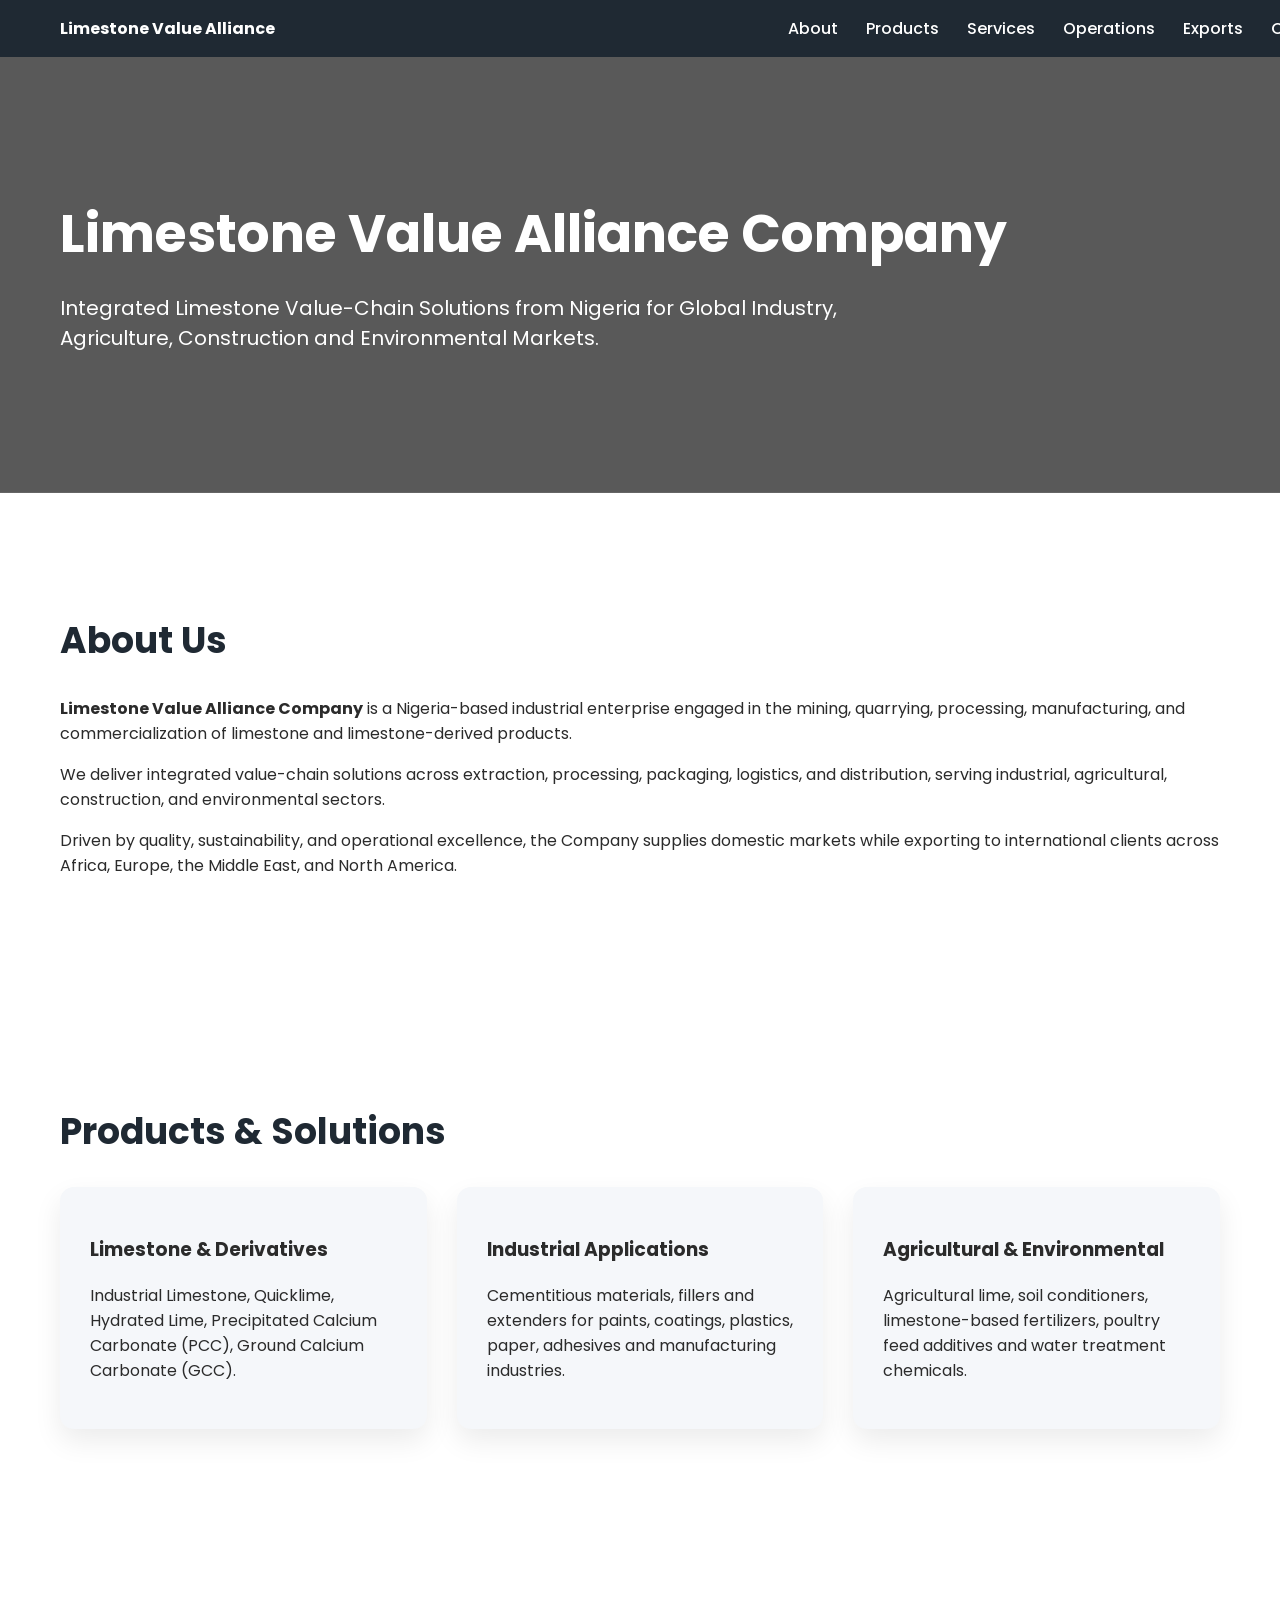
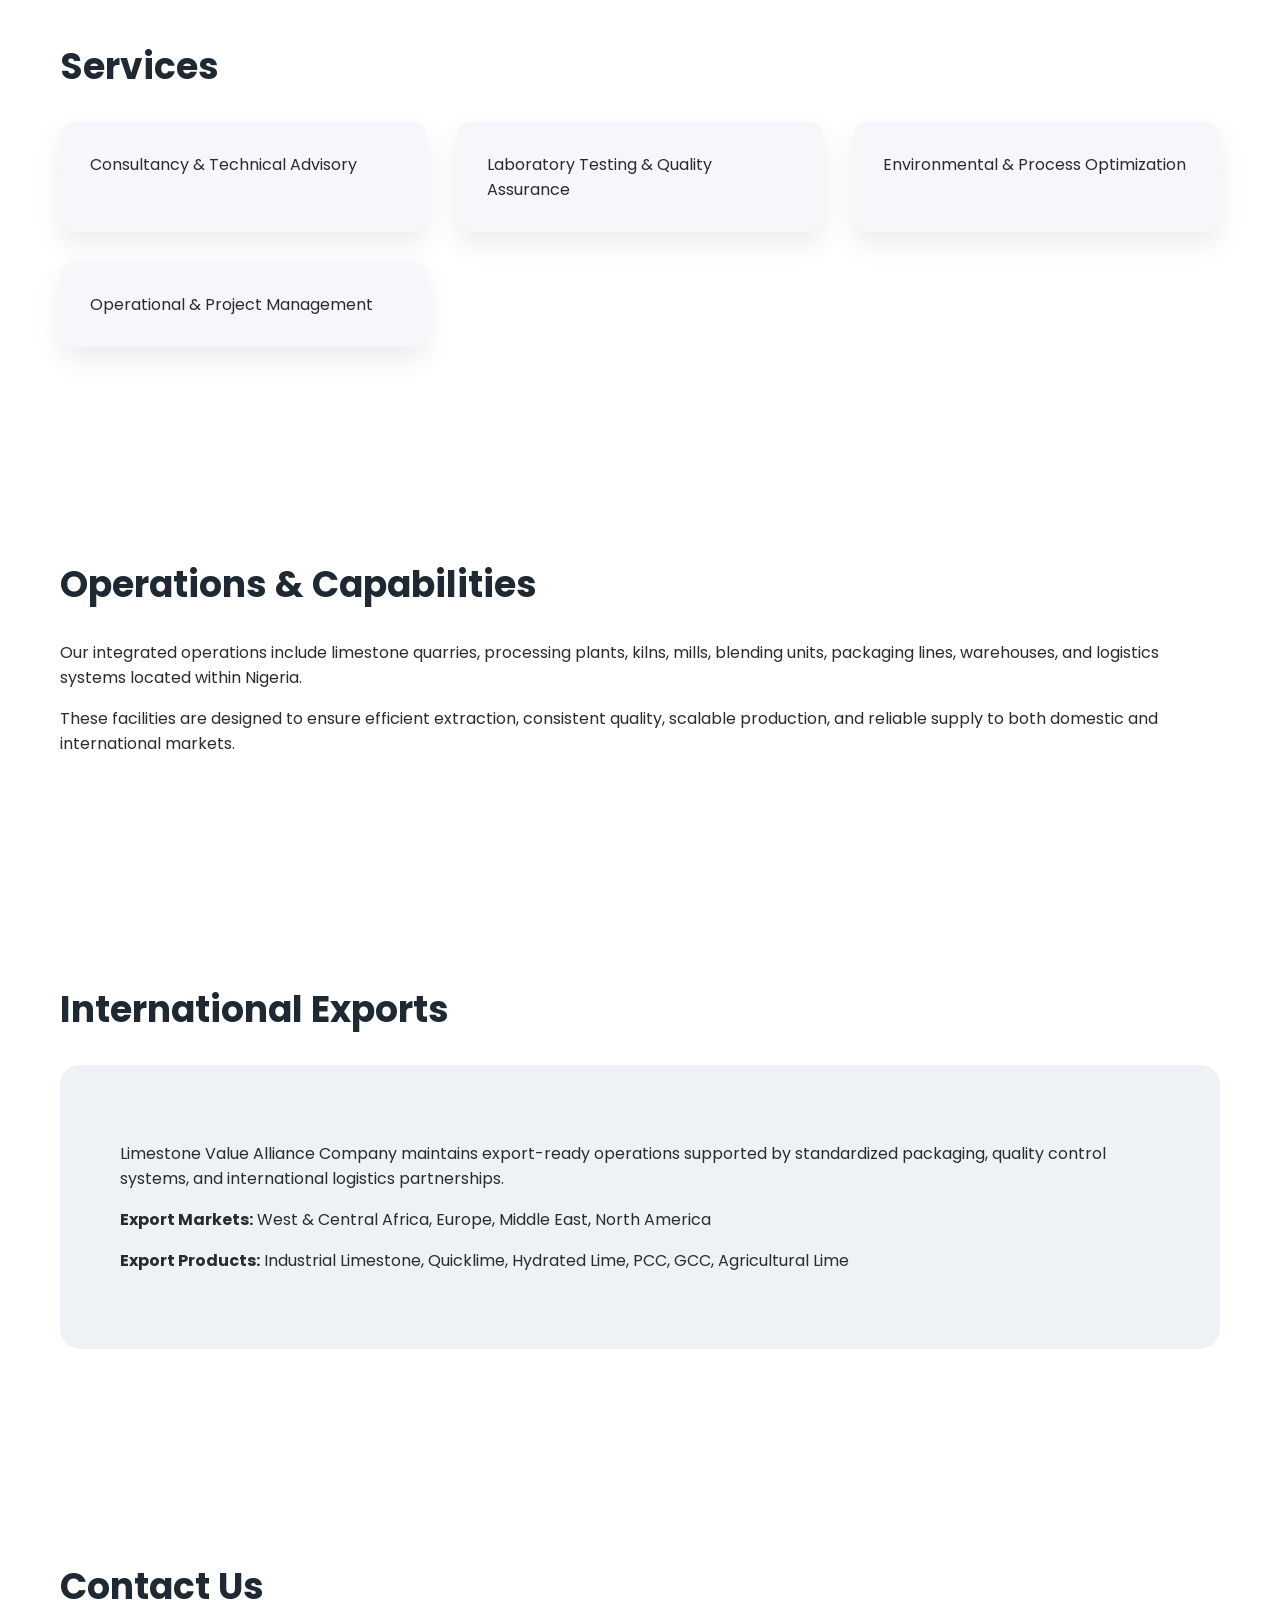
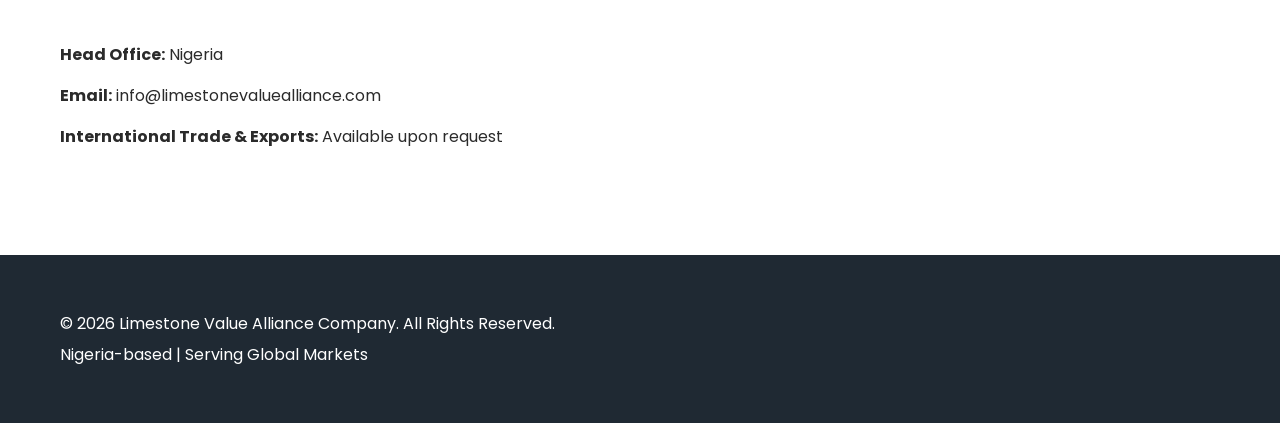
==== index.html @ 6bbaf50b "Create index.html for Limestone Value Alliance website This HTML file serves as the main structure f" ====
<!DOCTYPE html>
<html lang="en">
<head>
  <meta charset="UTF-8" />
  <meta name="viewport" content="width=device-width, initial-scale=1.0" />
  <title>Limestone Value Alliance Company | Nigeria Limestone Exporter</title>
  <meta name="description" content="Nigeria-based limestone mining, processing and export company supplying industrial, agricultural and construction-grade limestone products to global markets." />
  <meta name="keywords" content="Nigeria limestone exporter, limestone mining Nigeria, quicklime, hydrated lime, PCC, GCC, industrial minerals Africa" />
  <link href="https://fonts.googleapis.com/css2?family=Poppins:wght@300;400;600;700&display=swap" rel="stylesheet">
  <style>
    body { margin:0; font-family:'Poppins',sans-serif; color:#2b2b2b; background:#fff; }
    nav { position:fixed; top:0; width:100%; background:#1f2933; padding:16px 60px; display:flex; justify-content:space-between; align-items:center; z-index:1000; }
    nav a { color:#fff; margin-left:24px; text-decoration:none; font-weight:500; }
    header { background:linear-gradient(rgba(0,0,0,.65),rgba(0,0,0,.65)),url('https://images.unsplash.com/photo-1581091870627-3c8c3f4f2b42'); background-size:cover; background-position:center; color:#fff; padding:160px 60px 120px; }
    header h1 { font-size:52px; margin-bottom:12px; }
    header p { font-size:20px; max-width:800px; }
    section { padding:90px 60px; }
    .section-title { font-size:36px; margin-bottom:28px; color:#1f2933; }
    .grid { display:grid; grid-template-columns:repeat(auto-fit,minmax(280px,1fr)); gap:30px; }
    .card { background:#f5f7fa; padding:30px; border-radius:14px; box-shadow:0 12px 28px rgba(0,0,0,.08); }
    .highlight { background:#eef2f7; padding:60px; border-radius:20px; }
    footer { background:#1f2933; color:#fff; padding:50px 60px; }
    footer p { margin:6px 0; }
  </style>
</head>
<body>

<nav>
  <strong style="color:#fff;">Limestone Value Alliance</strong>
  <div>
    <a href="#about">About</a>
    <a href="#products">Products</a>
    <a href="#services">Services</a>
    <a href="#operations">Operations</a>
    <a href="#exports">Exports</a>
    <a href="#contact">Contact</a>
  </div>
</nav>

<header>
  <h1>Limestone Value Alliance Company</h1>
  <p>Integrated Limestone Value-Chain Solutions from Nigeria for Global Industry, Agriculture, Construction and Environmental Markets.</p>
</header>

<section id="about">
  <h2 class="section-title">About Us</h2>
  <p><strong>Limestone Value Alliance Company</strong> is a Nigeria-based industrial enterprise engaged in the mining, quarrying, processing, manufacturing, and commercialization of limestone and limestone-derived products.</p>
  <p>We deliver integrated value-chain solutions across extraction, processing, packaging, logistics, and distribution, serving industrial, agricultural, construction, and environmental sectors.</p>
  <p>Driven by quality, sustainability, and operational excellence, the Company supplies domestic markets while exporting to international clients across Africa, Europe, the Middle East, and North America.</p>
</section>

<section id="products">
  <h2 class="section-title">Products & Solutions</h2>
  <div class="grid">
    <div class="card"><h3>Limestone & Derivatives</h3><p>Industrial Limestone, Quicklime, Hydrated Lime, Precipitated Calcium Carbonate (PCC), Ground Calcium Carbonate (GCC).</p></div>
    <div class="card"><h3>Industrial Applications</h3><p>Cementitious materials, fillers and extenders for paints, coatings, plastics, paper, adhesives and manufacturing industries.</p></div>
    <div class="card"><h3>Agricultural & Environmental</h3><p>Agricultural lime, soil conditioners, limestone-based fertilizers, poultry feed additives and water treatment chemicals.</p></div>
  </div>
</section>

<section id="services">
  <h2 class="section-title">Services</h2>
  <div class="grid">
    <div class="card">Consultancy & Technical Advisory</div>
    <div class="card">Laboratory Testing & Quality Assurance</div>
    <div class="card">Environmental & Process Optimization</div>
    <div class="card">Operational & Project Management</div>
  </div>
</section>

<section id="operations">
  <h2 class="section-title">Operations & Capabilities</h2>
  <p>Our integrated operations include limestone quarries, processing plants, kilns, mills, blending units, packaging lines, warehouses, and logistics systems located within Nigeria.</p>
  <p>These facilities are designed to ensure efficient extraction, consistent quality, scalable production, and reliable supply to both domestic and international markets.</p>
</section>

<section id="exports">
  <h2 class="section-title">International Exports</h2>
  <div class="highlight">
    <p>Limestone Value Alliance Company maintains export-ready operations supported by standardized packaging, quality control systems, and international logistics partnerships.</p>
    <p><strong>Export Markets:</strong> West & Central Africa, Europe, Middle East, North America</p>
    <p><strong>Export Products:</strong> Industrial Limestone, Quicklime, Hydrated Lime, PCC, GCC, Agricultural Lime</p>
  </div>
</section>

<section id="contact">
  <h2 class="section-title">Contact Us</h2>
  <p><strong>Head Office:</strong> Nigeria</p>
  <p><strong>Email:</strong> info@limestonevaluealliance.com</p>
  <p><strong>International Trade & Exports:</strong> Available upon request</p>
</section>

<footer>
  <p>&copy; 2026 Limestone Value Alliance Company. All Rights Reserved.</p>
  <p>Nigeria-based | Serving Global Markets</p>
</footer>

</body>
</html>
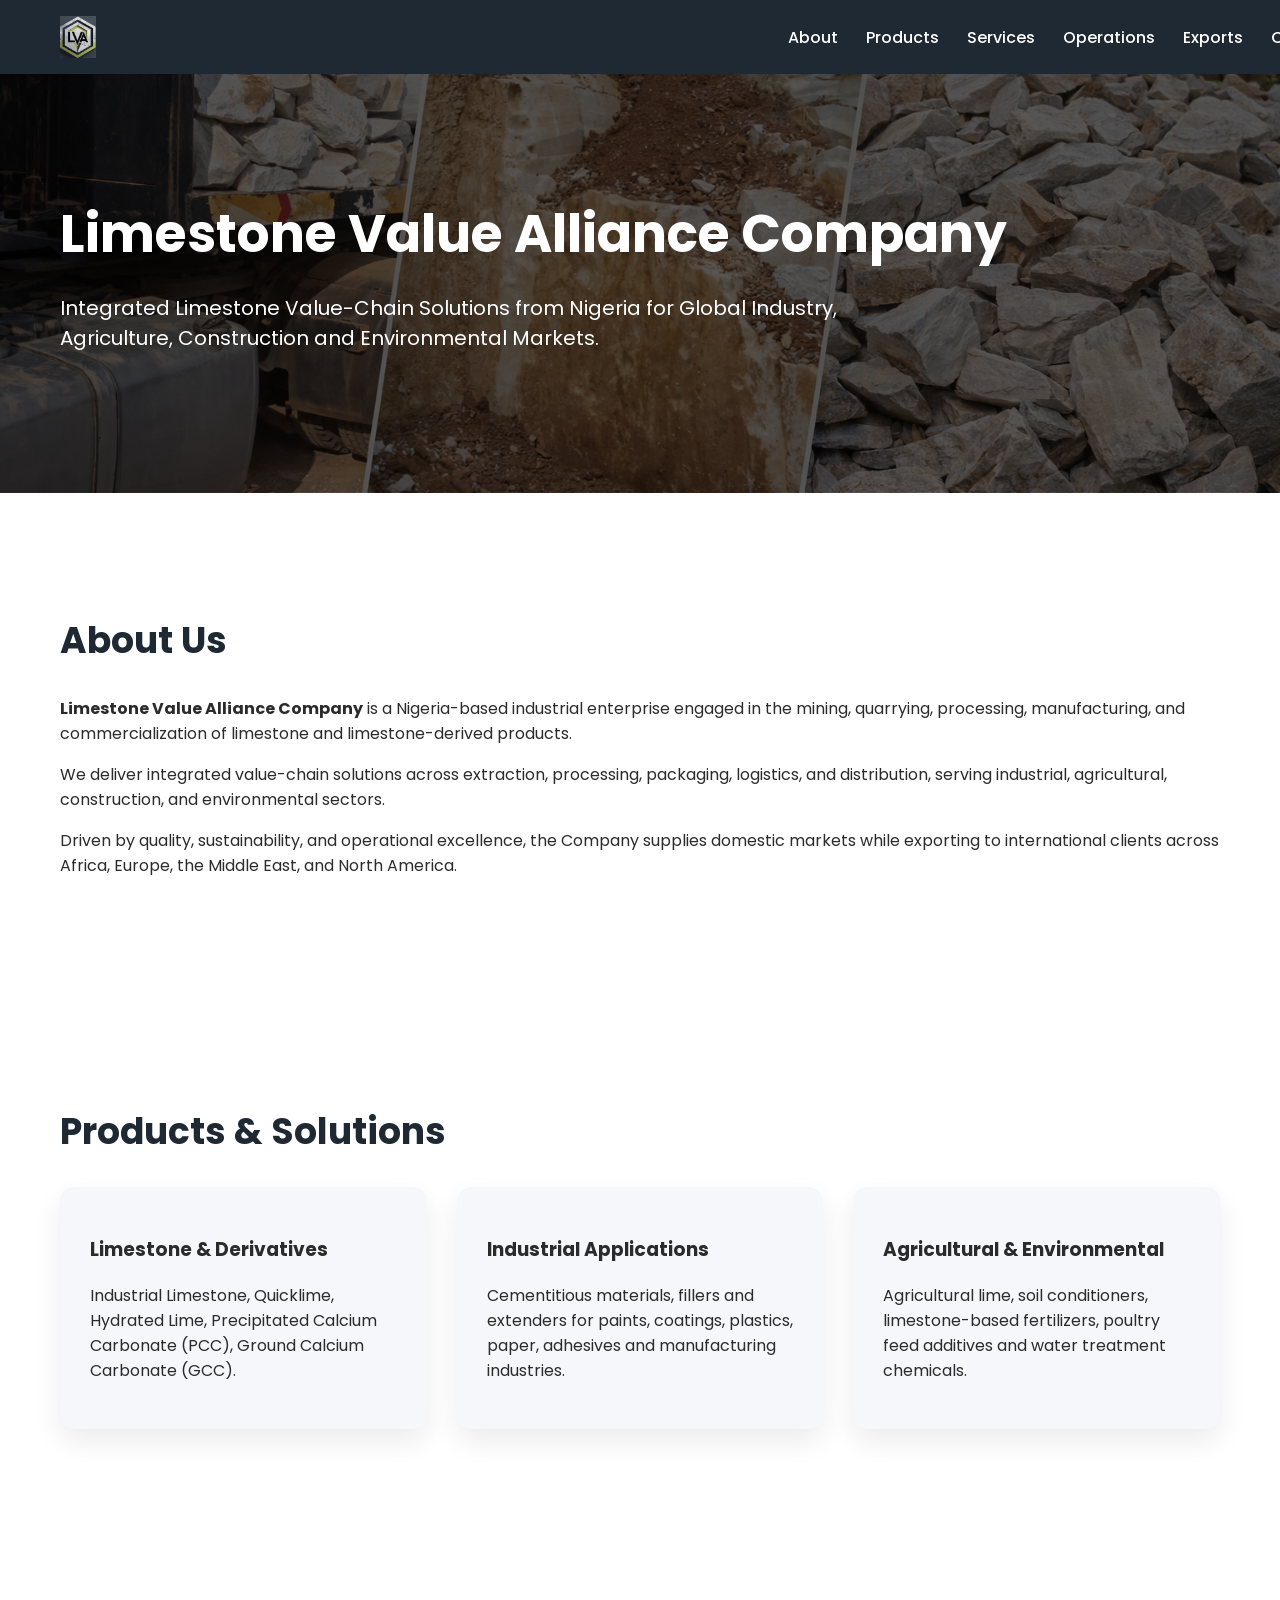
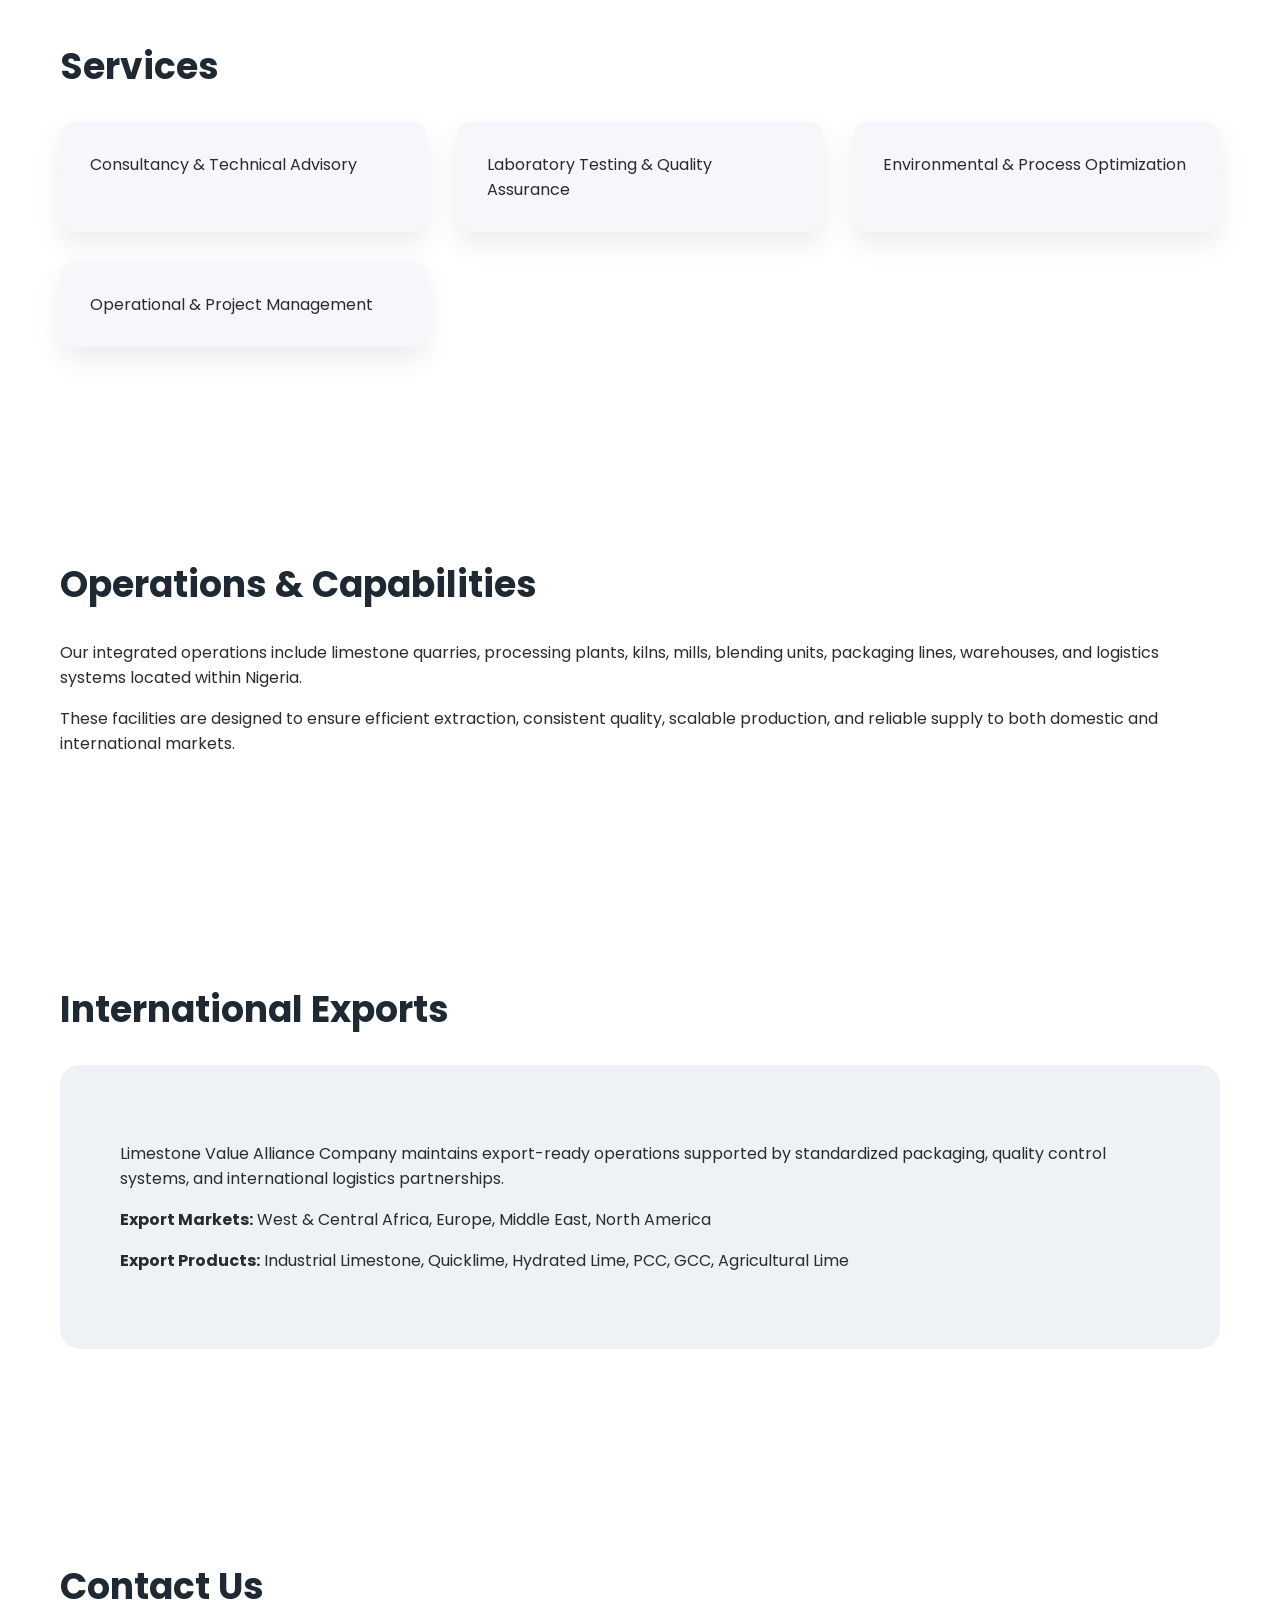
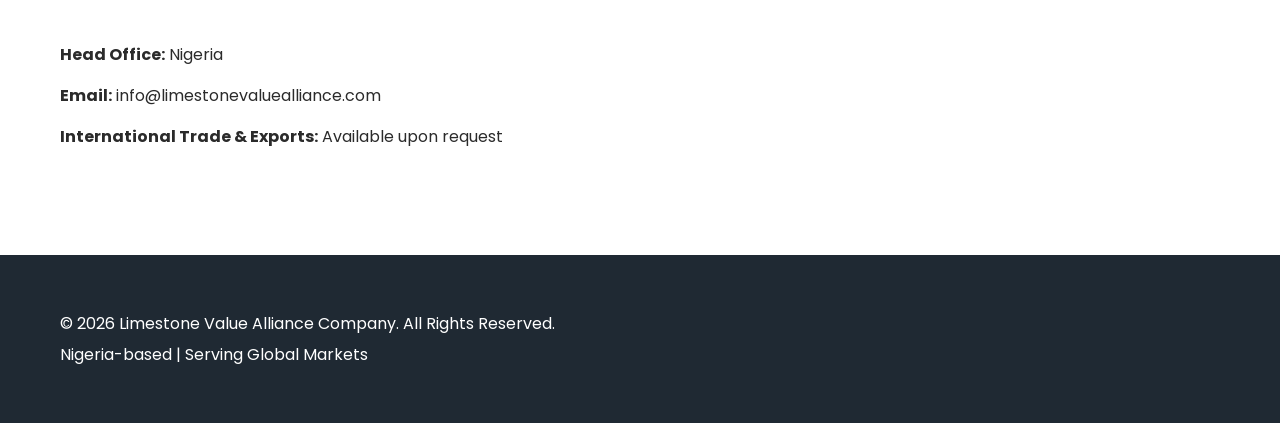
==== commit 34ade687: "Rename Index.html to index.html" ====
--- a/index.html
+++ b/index.html
@@ -8,10 +8,10 @@
   <meta name="keywords" content="Nigeria limestone exporter, limestone mining Nigeria, quicklime, hydrated lime, PCC, GCC, industrial minerals Africa" />
   <link href="https://fonts.googleapis.com/css2?family=Poppins:wght@300;400;600;700&display=swap" rel="stylesheet">
   <style>
-    body { margin:0; font-family:'Poppins',sans-serif; color:#2b2b2b; background:#fff; }
+    body { margin:0; font-family:'Poppins',sans-serif; color:#2b2b2b; background:url('Backroung.pnm') no-repeat center fixed; background-size:cover; }
     nav { position:fixed; top:0; width:100%; background:#1f2933; padding:16px 60px; display:flex; justify-content:space-between; align-items:center; z-index:1000; }
     nav a { color:#fff; margin-left:24px; text-decoration:none; font-weight:500; }
-    header { background:linear-gradient(rgba(0,0,0,.65),rgba(0,0,0,.65)),url('https://images.unsplash.com/photo-1581091870627-3c8c3f4f2b42'); background-size:cover; background-position:center; color:#fff; padding:160px 60px 120px; }
+    header { background: linear-gradient(rgba(0,0,0,.65),rgba(0,0,0,.65)), url('Banner.png'); background-size: cover; background-position: center; color: #fff; padding: 160px 60px 120px; }
     header h1 { font-size:52px; margin-bottom:12px; }
     header p { font-size:20px; max-width:800px; }
     section { padding:90px 60px; }
@@ -26,7 +26,7 @@
 <body>
 
 <nav>
-  <strong style="color:#fff;">Limestone Value Alliance</strong>
+  <img src="Logo1.png" alt="Limestone Value Alliance Logo" style="height:42px;">
   <div>
     <a href="#about">About</a>
     <a href="#products">Products</a>
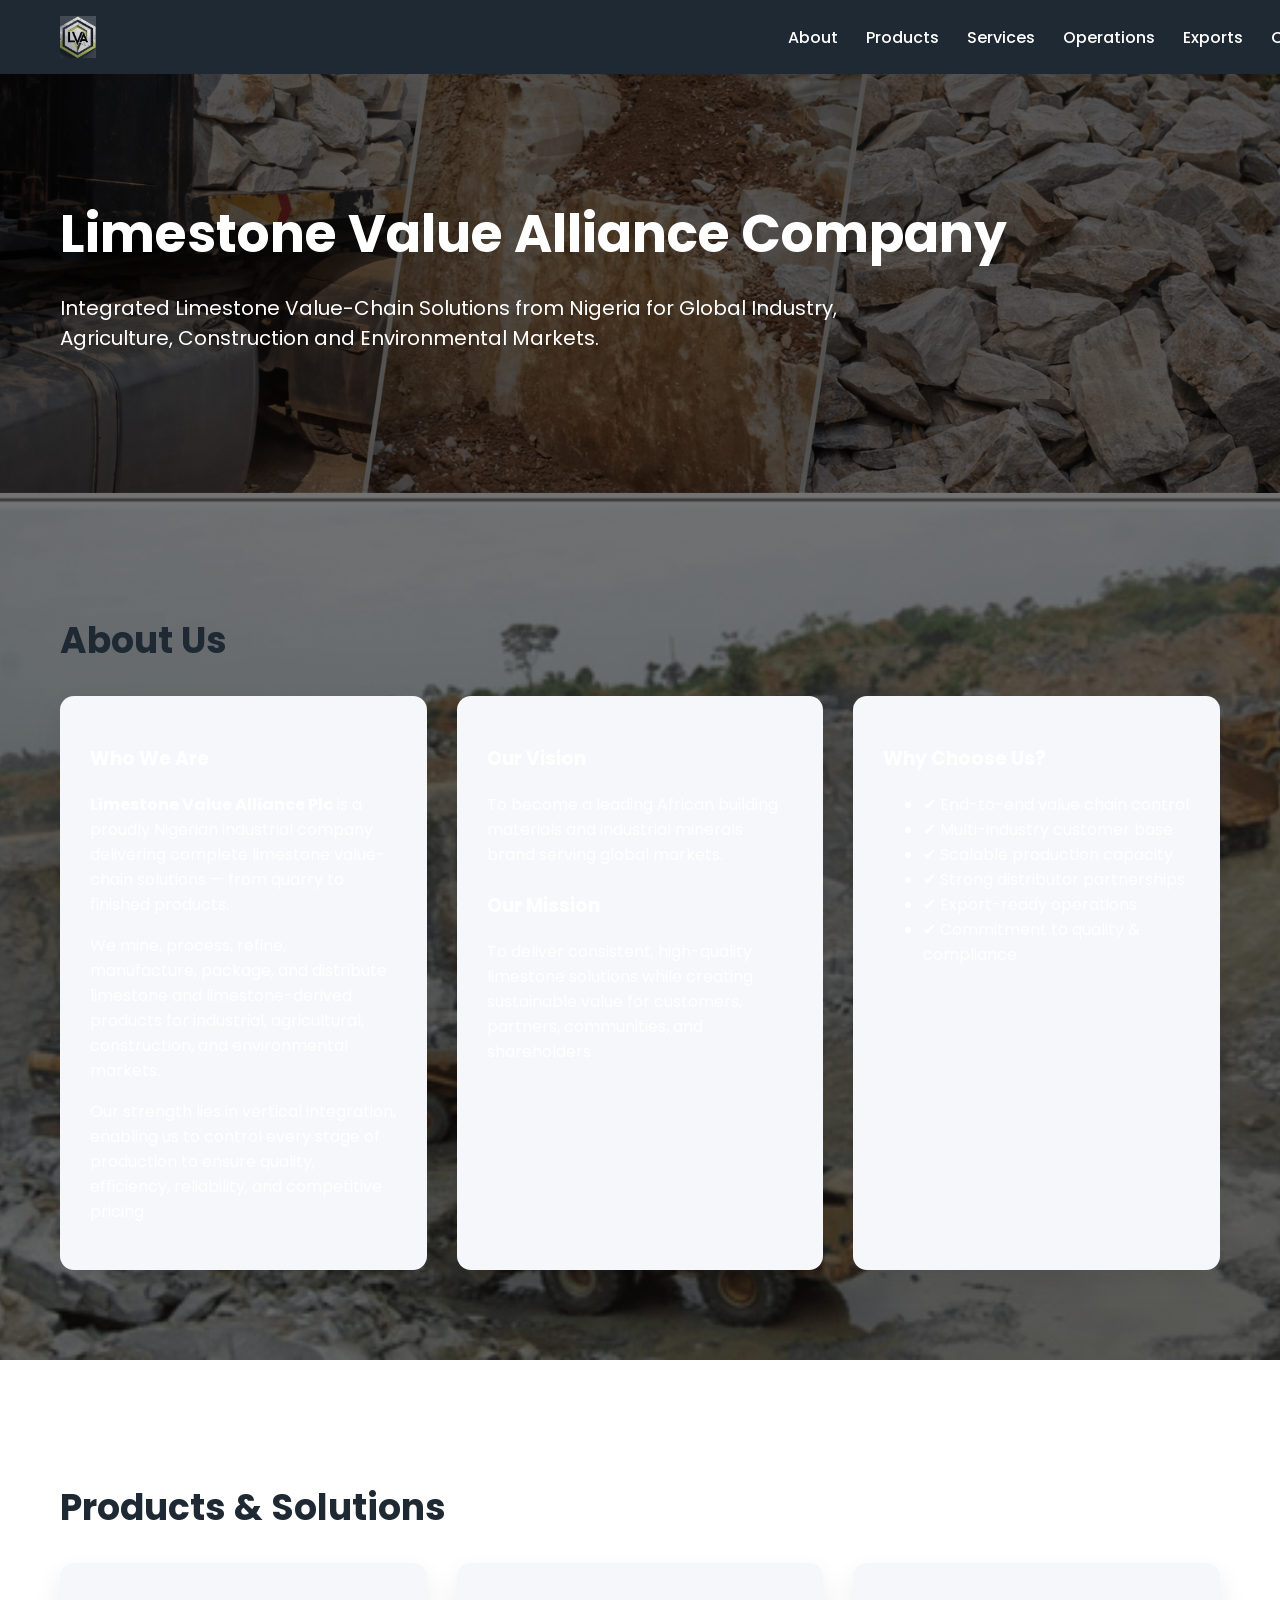
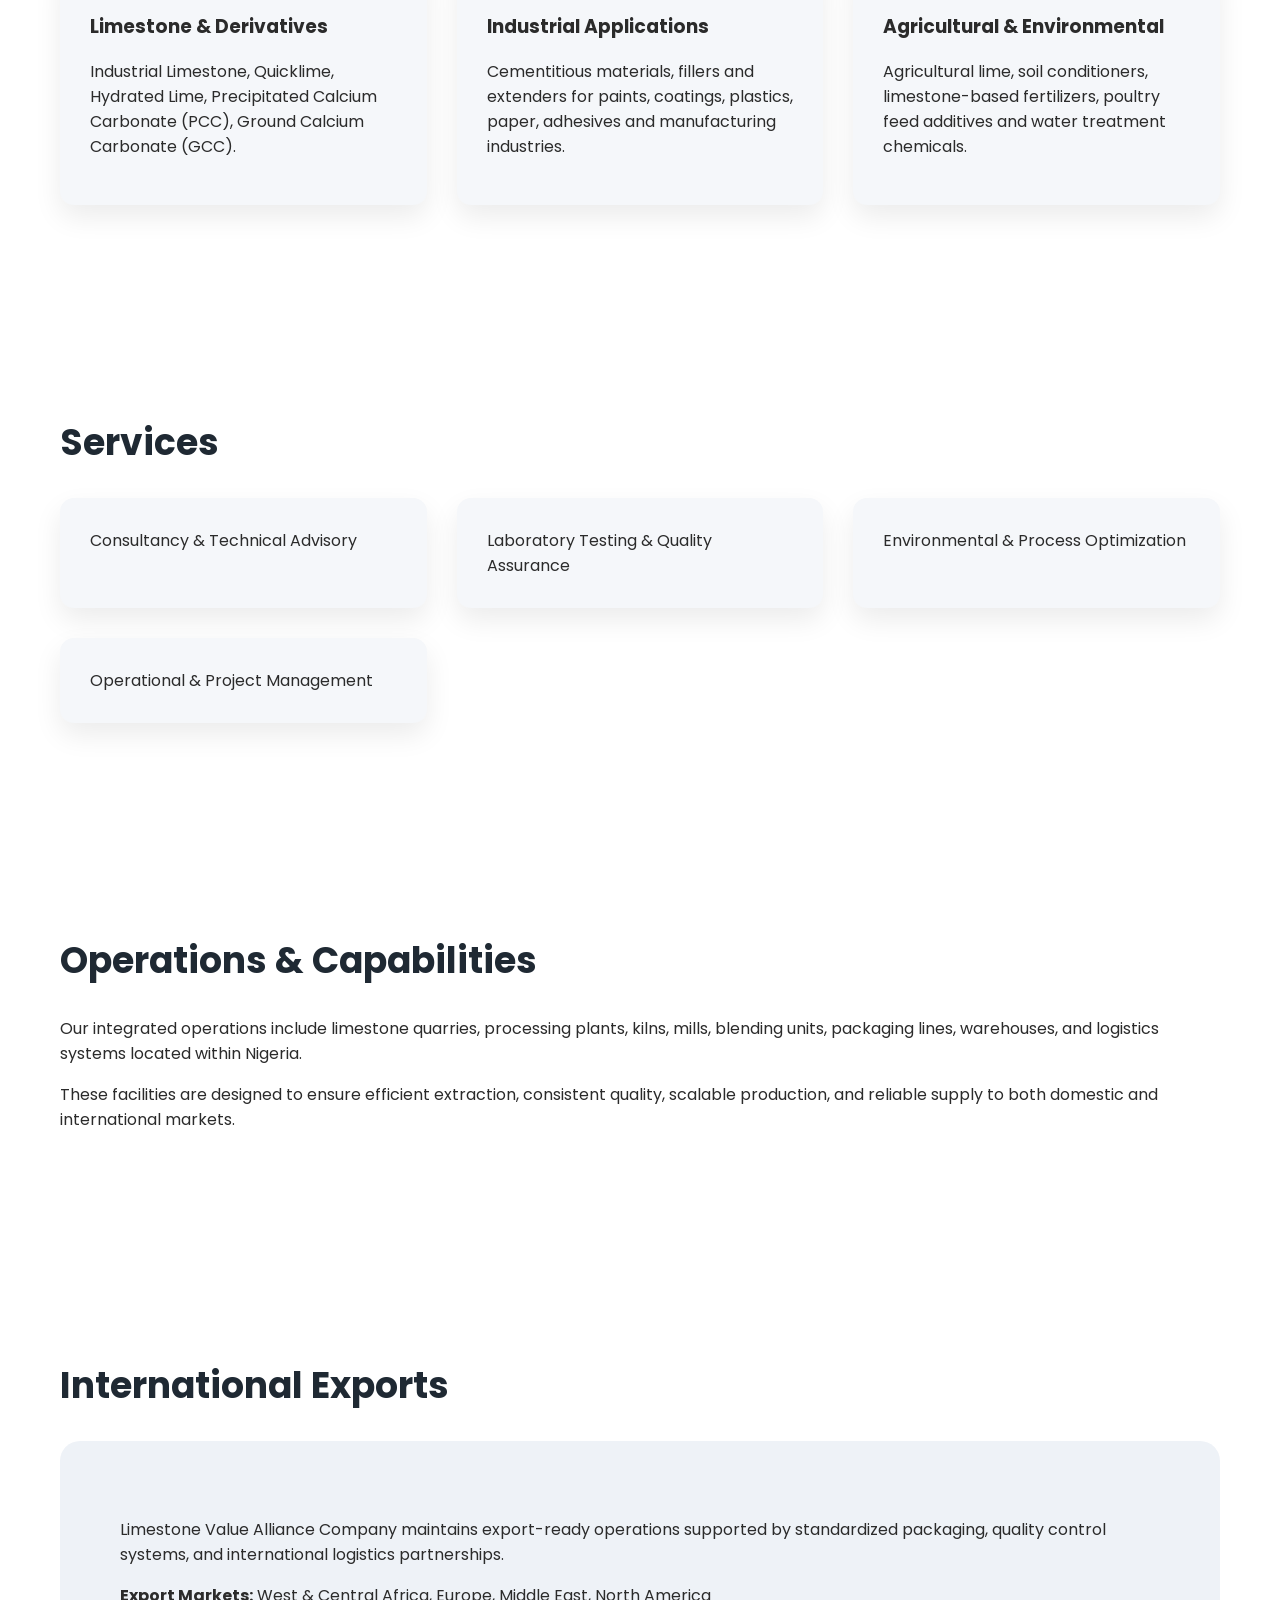
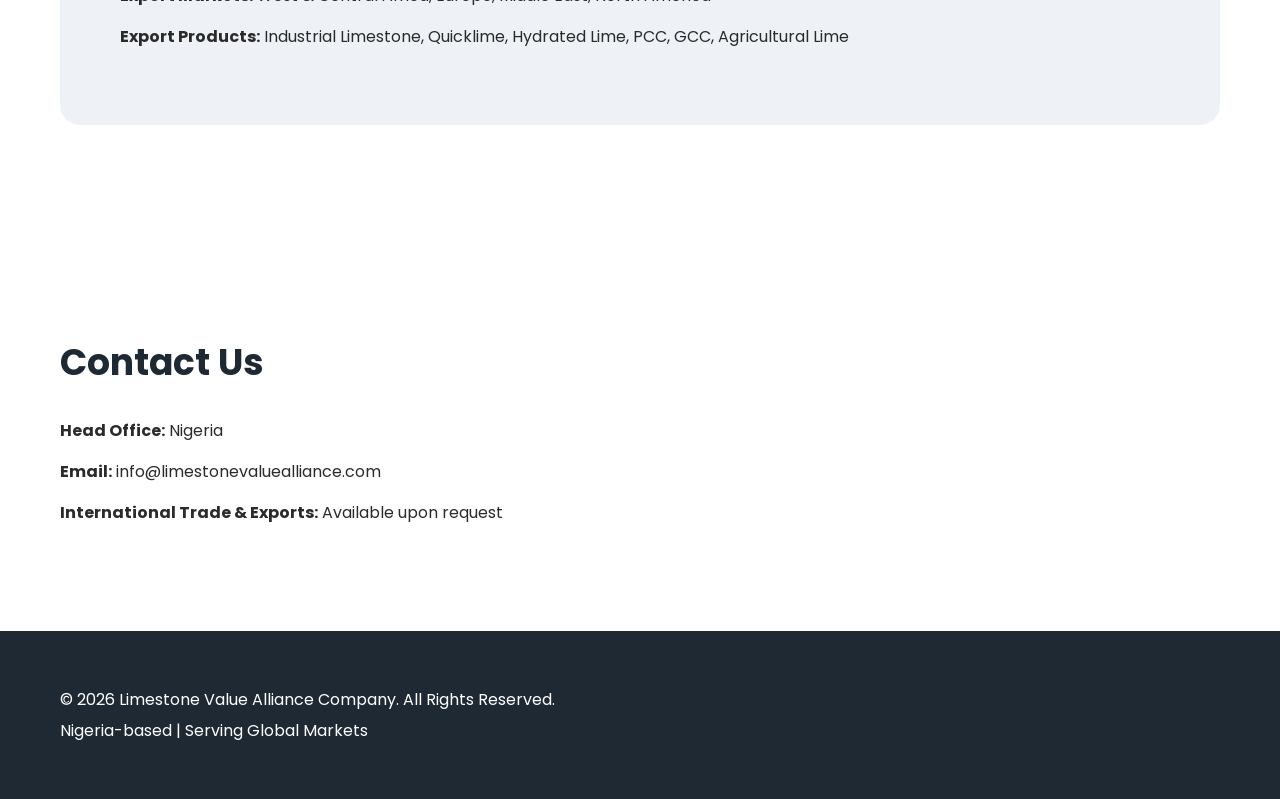
==== commit 4a403a83: "Add about content This HTML file contains the structure and content for the Limestone Value Alliance" ====
--- a/index.html
+++ b/index.html
@@ -42,11 +42,37 @@
   <p>Integrated Limestone Value-Chain Solutions from Nigeria for Global Industry, Agriculture, Construction and Environmental Markets.</p>
 </header>
 
-<section id="about">
+<section id="about" style="background: linear-gradient(rgba(0,0,0,0.55), rgba(0,0,0,0.55)), url('About.png'); background-size: cover; background-position: center; background-repeat: no-repeat; color:#ffffff;">
   <h2 class="section-title">About Us</h2>
-  <p><strong>Limestone Value Alliance Company</strong> is a Nigeria-based industrial enterprise engaged in the mining, quarrying, processing, manufacturing, and commercialization of limestone and limestone-derived products.</p>
-  <p>We deliver integrated value-chain solutions across extraction, processing, packaging, logistics, and distribution, serving industrial, agricultural, construction, and environmental sectors.</p>
-  <p>Driven by quality, sustainability, and operational excellence, the Company supplies domestic markets while exporting to international clients across Africa, Europe, the Middle East, and North America.</p>
+
+  <div class="grid">
+    <div class="card">
+      <h3>Who We Are</h3>
+      <p><strong>Limestone Value Alliance Plc</strong> is a proudly Nigerian industrial company delivering complete limestone value-chain solutions — from quarry to finished products.</p>
+      <p>We mine, process, refine, manufacture, package, and distribute limestone and limestone-derived products for industrial, agricultural, construction, and environmental markets.</p>
+      <p>Our strength lies in vertical integration, enabling us to control every stage of production to ensure quality, efficiency, reliability, and competitive pricing.</p>
+    </div>
+
+    <div class="card">
+      <h3>Our Vision</h3>
+      <p>To become a leading African building materials and industrial minerals brand serving global markets.</p>
+
+      <h3 style="margin-top:24px;">Our Mission</h3>
+      <p>To deliver consistent, high-quality limestone solutions while creating sustainable value for customers, partners, communities, and shareholders.</p>
+    </div>
+
+    <div class="card">
+      <h3>Why Choose Us?</h3>
+      <ul>
+        <li>✔ End-to-end value chain control</li>
+        <li>✔ Multi-industry customer base</li>
+        <li>✔ Scalable production capacity</li>
+        <li>✔ Strong distributor partnerships</li>
+        <li>✔ Export-ready operations</li>
+        <li>✔ Commitment to quality & compliance</li>
+      </ul>
+    </div>
+  </div>
 </section>
 
 <section id="products">
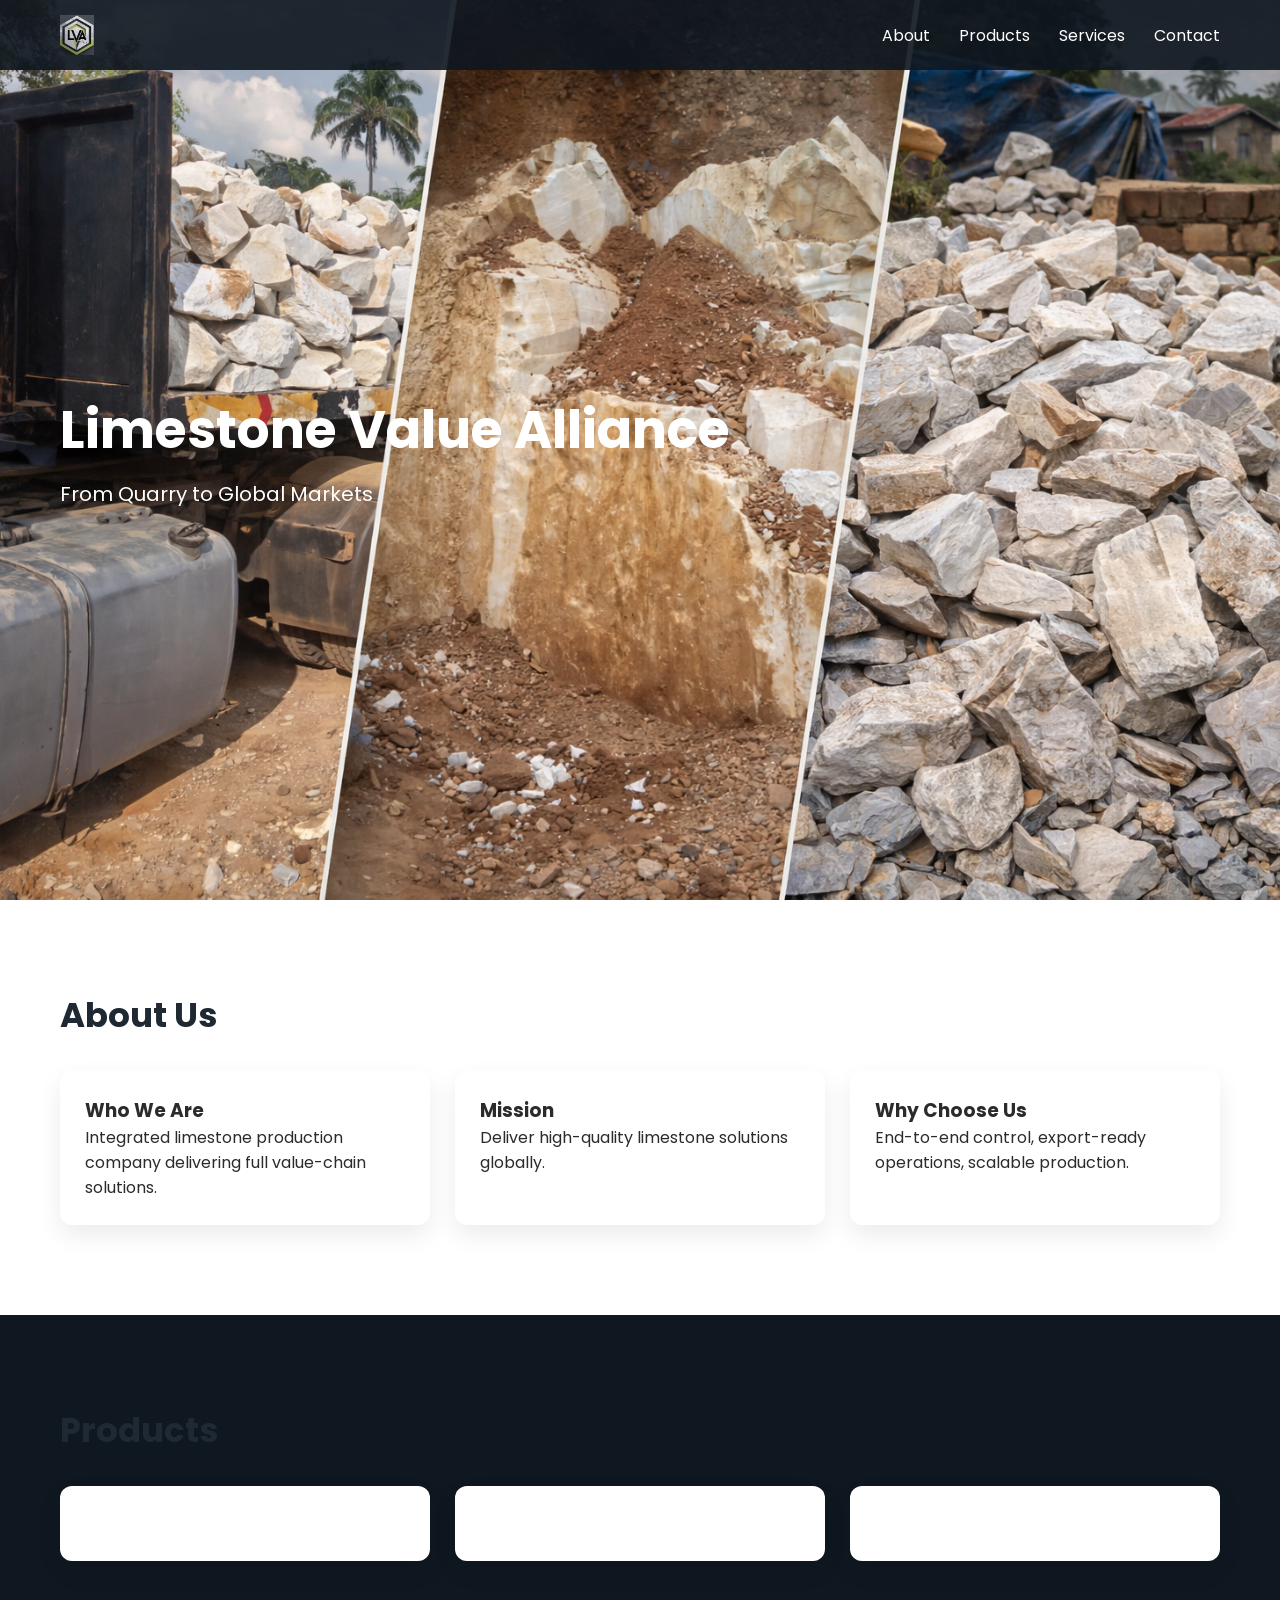
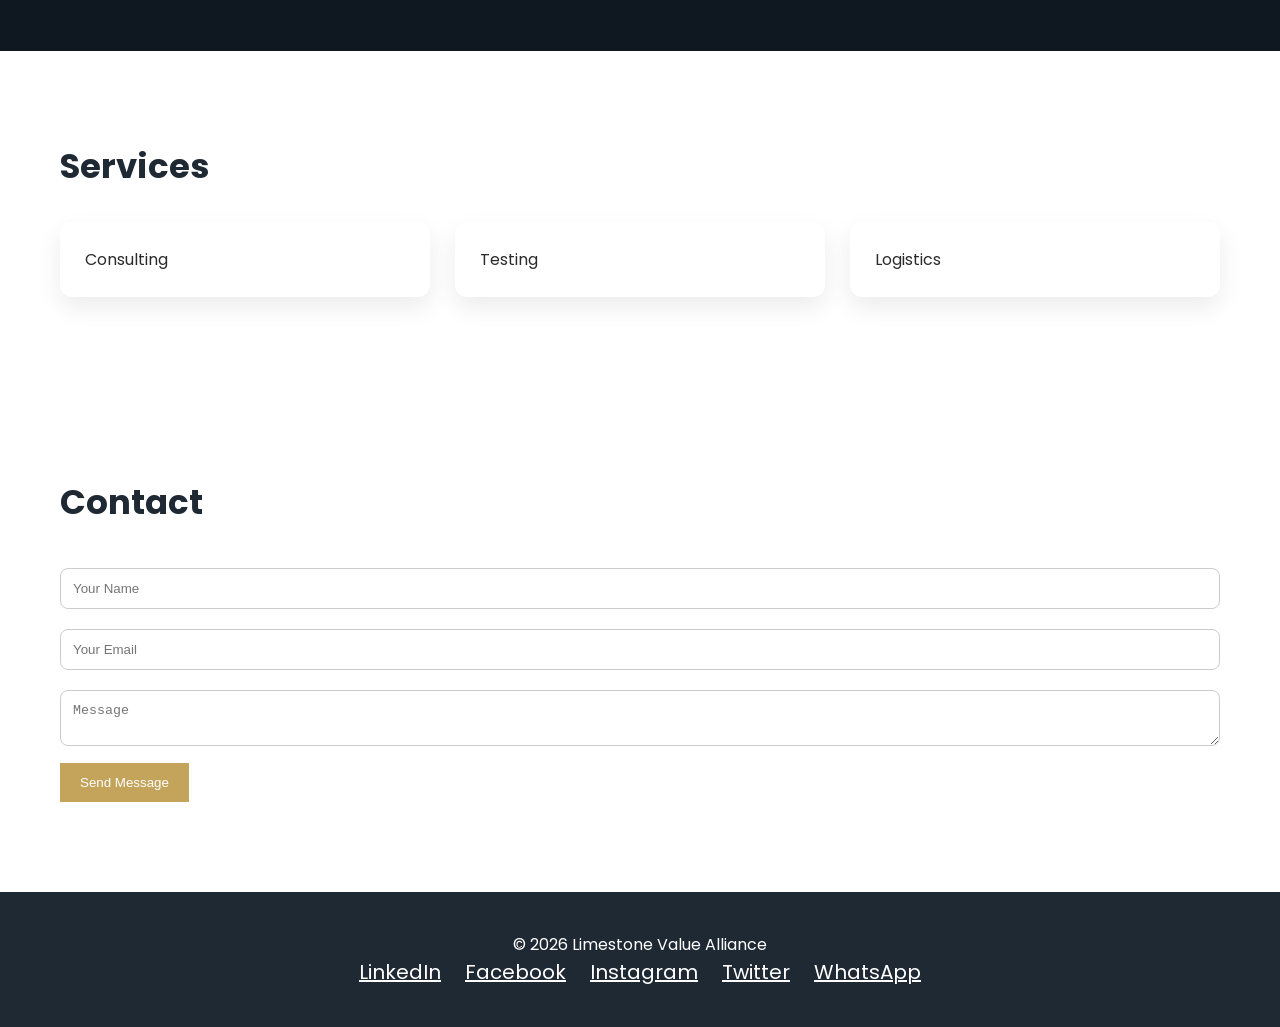
==== commit 13c0408d: "Refactor index.html for improved structure and styling" ====
--- a/index.html
+++ b/index.html
@@ -1,125 +1,248 @@
 <!DOCTYPE html>
 <html lang="en">
 <head>
-  <meta charset="UTF-8" />
-  <meta name="viewport" content="width=device-width, initial-scale=1.0" />
-  <title>Limestone Value Alliance Company | Nigeria Limestone Exporter</title>
-  <meta name="description" content="Nigeria-based limestone mining, processing and export company supplying industrial, agricultural and construction-grade limestone products to global markets." />
-  <meta name="keywords" content="Nigeria limestone exporter, limestone mining Nigeria, quicklime, hydrated lime, PCC, GCC, industrial minerals Africa" />
-  <link href="https://fonts.googleapis.com/css2?family=Poppins:wght@300;400;600;700&display=swap" rel="stylesheet">
-  <style>
-    body { margin:0; font-family:'Poppins',sans-serif; color:#2b2b2b; background:url('Backroung.pnm') no-repeat center fixed; background-size:cover; }
-    nav { position:fixed; top:0; width:100%; background:#1f2933; padding:16px 60px; display:flex; justify-content:space-between; align-items:center; z-index:1000; }
-    nav a { color:#fff; margin-left:24px; text-decoration:none; font-weight:500; }
-    header { background: linear-gradient(rgba(0,0,0,.65),rgba(0,0,0,.65)), url('Banner.png'); background-size: cover; background-position: center; color: #fff; padding: 160px 60px 120px; }
-    header h1 { font-size:52px; margin-bottom:12px; }
-    header p { font-size:20px; max-width:800px; }
-    section { padding:90px 60px; }
-    .section-title { font-size:36px; margin-bottom:28px; color:#1f2933; }
-    .grid { display:grid; grid-template-columns:repeat(auto-fit,minmax(280px,1fr)); gap:30px; }
-    .card { background:#f5f7fa; padding:30px; border-radius:14px; box-shadow:0 12px 28px rgba(0,0,0,.08); }
-    .highlight { background:#eef2f7; padding:60px; border-radius:20px; }
-    footer { background:#1f2933; color:#fff; padding:50px 60px; }
-    footer p { margin:6px 0; }
-  </style>
+<meta charset="UTF-8">
+<meta name="viewport" content="width=device-width, initial-scale=1.0">
+
+<title>Limestone Value Alliance | Nigeria Limestone Exporter</title>
+
+<link href="https://fonts.googleapis.com/css2?family=Poppins:wght@300;400;600;700&display=swap" rel="stylesheet">
+
+<style>
+:root {
+  --primary:#1f2933;
+  --accent:#c4a35a;
+  --light:#f5f7fa;
+  --dark:#0f1720;
+}
+
+* { margin:0; padding:0; box-sizing:border-box; }
+
+body {
+  font-family:'Poppins',sans-serif;
+  color:#2b2b2b;
+  scroll-behavior:smooth;
+}
+
+/* NAV */
+nav {
+  position:fixed;
+  width:100%;
+  background:rgba(15,23,32,0.9);
+  padding:15px 60px;
+  display:flex;
+  justify-content:space-between;
+  align-items:center;
+  z-index:1000;
+}
+
+nav a {
+  color:#fff;
+  margin-left:25px;
+  text-decoration:none;
+  transition:.3s;
+}
+
+nav a:hover { color:var(--accent); }
+
+/* HERO SLIDER */
+header {
+  height:100vh;
+  position:relative;
+  overflow:hidden;
+}
+
+.slide {
+  position:absolute;
+  width:100%;
+  height:100%;
+  background-size:cover;
+  background-position:center;
+  opacity:0;
+  transition:opacity 1s ease-in-out;
+}
+
+.slide.active { opacity:1; }
+
+.hero-content {
+  position:absolute;
+  top:50%;
+  transform:translateY(-50%);
+  padding:0 60px;
+  color:#fff;
+  max-width:800px;
+}
+
+.hero-content h1 { font-size:52px; }
+.hero-content p { margin-top:10px; font-size:20px; }
+
+/* SECTION */
+section { padding:90px 60px; }
+
+.section-title {
+  font-size:34px;
+  margin-bottom:30px;
+  color:var(--primary);
+}
+
+/* GRID */
+.grid {
+  display:grid;
+  grid-template-columns:repeat(auto-fit,minmax(280px,1fr));
+  gap:25px;
+}
+
+/* CARD */
+.card {
+  background:#fff;
+  padding:25px;
+  border-radius:12px;
+  box-shadow:0 10px 25px rgba(0,0,0,.08);
+  transition:.3s;
+}
+
+.card:hover {
+  transform:translateY(-8px);
+}
+
+/* DARK SECTION */
+.dark {
+  background:var(--dark);
+  color:#fff;
+}
+
+/* CONTACT */
+form input, form textarea {
+  width:100%;
+  padding:12px;
+  margin:10px 0;
+  border-radius:8px;
+  border:1px solid #ccc;
+}
+
+button {
+  background:var(--accent);
+  border:none;
+  padding:12px 20px;
+  color:#fff;
+  cursor:pointer;
+}
+
+/* FOOTER */
+footer {
+  background:var(--primary);
+  color:#fff;
+  padding:40px 60px;
+  text-align:center;
+}
+
+/* SOCIAL */
+.socials a {
+  margin:0 10px;
+  color:#fff;
+  font-size:20px;
+}
+</style>
 </head>
+
 <body>
 
 <nav>
-  <img src="Logo1.png" alt="Limestone Value Alliance Logo" style="height:42px;">
+  <img src="Logo1.png" height="40">
   <div>
     <a href="#about">About</a>
     <a href="#products">Products</a>
     <a href="#services">Services</a>
-    <a href="#operations">Operations</a>
-    <a href="#exports">Exports</a>
     <a href="#contact">Contact</a>
   </div>
 </nav>
 
 <header>
-  <h1>Limestone Value Alliance Company</h1>
-  <p>Integrated Limestone Value-Chain Solutions from Nigeria for Global Industry, Agriculture, Construction and Environmental Markets.</p>
+  <div class="slide active" style="background-image:url('Banner.png')"></div>
+  <div class="slide" style="background-image:url('About.png')"></div>
+
+  <div class="hero-content">
+    <h1>Limestone Value Alliance</h1>
+    <p>From Quarry to Global Markets</p>
+  </div>
 </header>
 
-<section id="about" style="background: linear-gradient(rgba(0,0,0,0.55), rgba(0,0,0,0.55)), url('About.png'); background-size: cover; background-position: center; background-repeat: no-repeat; color:#ffffff;">
-  <h2 class="section-title">About Us</h2>
-
-  <div class="grid">
-    <div class="card">
-      <h3>Who We Are</h3>
-      <p><strong>Limestone Value Alliance Plc</strong> is a proudly Nigerian industrial company delivering complete limestone value-chain solutions — from quarry to finished products.</p>
-      <p>We mine, process, refine, manufacture, package, and distribute limestone and limestone-derived products for industrial, agricultural, construction, and environmental markets.</p>
-      <p>Our strength lies in vertical integration, enabling us to control every stage of production to ensure quality, efficiency, reliability, and competitive pricing.</p>
-    </div>
-
-    <div class="card">
-      <h3>Our Vision</h3>
-      <p>To become a leading African building materials and industrial minerals brand serving global markets.</p>
-
-      <h3 style="margin-top:24px;">Our Mission</h3>
-      <p>To deliver consistent, high-quality limestone solutions while creating sustainable value for customers, partners, communities, and shareholders.</p>
-    </div>
-
-    <div class="card">
-      <h3>Why Choose Us?</h3>
-      <ul>
-        <li>✔ End-to-end value chain control</li>
-        <li>✔ Multi-industry customer base</li>
-        <li>✔ Scalable production capacity</li>
-        <li>✔ Strong distributor partnerships</li>
-        <li>✔ Export-ready operations</li>
-        <li>✔ Commitment to quality & compliance</li>
-      </ul>
-    </div>
-  </div>
-</section>
-
-<section id="products">
-  <h2 class="section-title">Products & Solutions</h2>
-  <div class="grid">
-    <div class="card"><h3>Limestone & Derivatives</h3><p>Industrial Limestone, Quicklime, Hydrated Lime, Precipitated Calcium Carbonate (PCC), Ground Calcium Carbonate (GCC).</p></div>
-    <div class="card"><h3>Industrial Applications</h3><p>Cementitious materials, fillers and extenders for paints, coatings, plastics, paper, adhesives and manufacturing industries.</p></div>
-    <div class="card"><h3>Agricultural & Environmental</h3><p>Agricultural lime, soil conditioners, limestone-based fertilizers, poultry feed additives and water treatment chemicals.</p></div>
-  </div>
+<section id="about">
+<h2 class="section-title">About Us</h2>
+
+<div class="grid">
+<div class="card">
+<h3>Who We Are</h3>
+<p>Integrated limestone production company delivering full value-chain solutions.</p>
+</div>
+
+<div class="card">
+<h3>Mission</h3>
+<p>Deliver high-quality limestone solutions globally.</p>
+</div>
+
+<div class="card">
+<h3>Why Choose Us</h3>
+<p>End-to-end control, export-ready operations, scalable production.</p>
+</div>
+</div>
+</section>
+
+<section id="products" class="dark">
+<h2 class="section-title">Products</h2>
+
+<div class="grid">
+<div class="card">Quicklime</div>
+<div class="card">Hydrated Lime</div>
+<div class="card">PCC / GCC</div>
+</div>
 </section>
 
 <section id="services">
-  <h2 class="section-title">Services</h2>
-  <div class="grid">
-    <div class="card">Consultancy & Technical Advisory</div>
-    <div class="card">Laboratory Testing & Quality Assurance</div>
-    <div class="card">Environmental & Process Optimization</div>
-    <div class="card">Operational & Project Management</div>
-  </div>
-</section>
-
-<section id="operations">
-  <h2 class="section-title">Operations & Capabilities</h2>
-  <p>Our integrated operations include limestone quarries, processing plants, kilns, mills, blending units, packaging lines, warehouses, and logistics systems located within Nigeria.</p>
-  <p>These facilities are designed to ensure efficient extraction, consistent quality, scalable production, and reliable supply to both domestic and international markets.</p>
-</section>
-
-<section id="exports">
-  <h2 class="section-title">International Exports</h2>
-  <div class="highlight">
-    <p>Limestone Value Alliance Company maintains export-ready operations supported by standardized packaging, quality control systems, and international logistics partnerships.</p>
-    <p><strong>Export Markets:</strong> West & Central Africa, Europe, Middle East, North America</p>
-    <p><strong>Export Products:</strong> Industrial Limestone, Quicklime, Hydrated Lime, PCC, GCC, Agricultural Lime</p>
-  </div>
+<h2 class="section-title">Services</h2>
+
+<div class="grid">
+<div class="card">Consulting</div>
+<div class="card">Testing</div>
+<div class="card">Logistics</div>
+</div>
 </section>
 
 <section id="contact">
-  <h2 class="section-title">Contact Us</h2>
-  <p><strong>Head Office:</strong> Nigeria</p>
-  <p><strong>Email:</strong> info@limestonevaluealliance.com</p>
-  <p><strong>International Trade & Exports:</strong> Available upon request</p>
+<h2 class="section-title">Contact</h2>
+
+<form action="https://formspree.io/f/your-id" method="POST">
+<input type="text" name="name" placeholder="Your Name" required>
+<input type="email" name="email" placeholder="Your Email" required>
+<textarea name="message" placeholder="Message"></textarea>
+<button type="submit">Send Message</button>
+</form>
 </section>
 
 <footer>
-  <p>&copy; 2026 Limestone Value Alliance Company. All Rights Reserved.</p>
-  <p>Nigeria-based | Serving Global Markets</p>
+<p>© 2026 Limestone Value Alliance</p>
+
+<div class="socials">
+<a href="#">LinkedIn</a>
+<a href="#">Facebook</a>
+<a href="#">Instagram</a>
+<a href="#">Twitter</a>
+<a href="#">WhatsApp</a>
+</div>
 </footer>
+
+<script>
+// SLIDER
+let slides = document.querySelectorAll('.slide');
+let index = 0;
+
+setInterval(() => {
+  slides[index].classList.remove('active');
+  index = (index + 1) % slides.length;
+  slides[index].classList.add('active');
+}, 4000);
+</script>
 
 </body>
 </html>
+
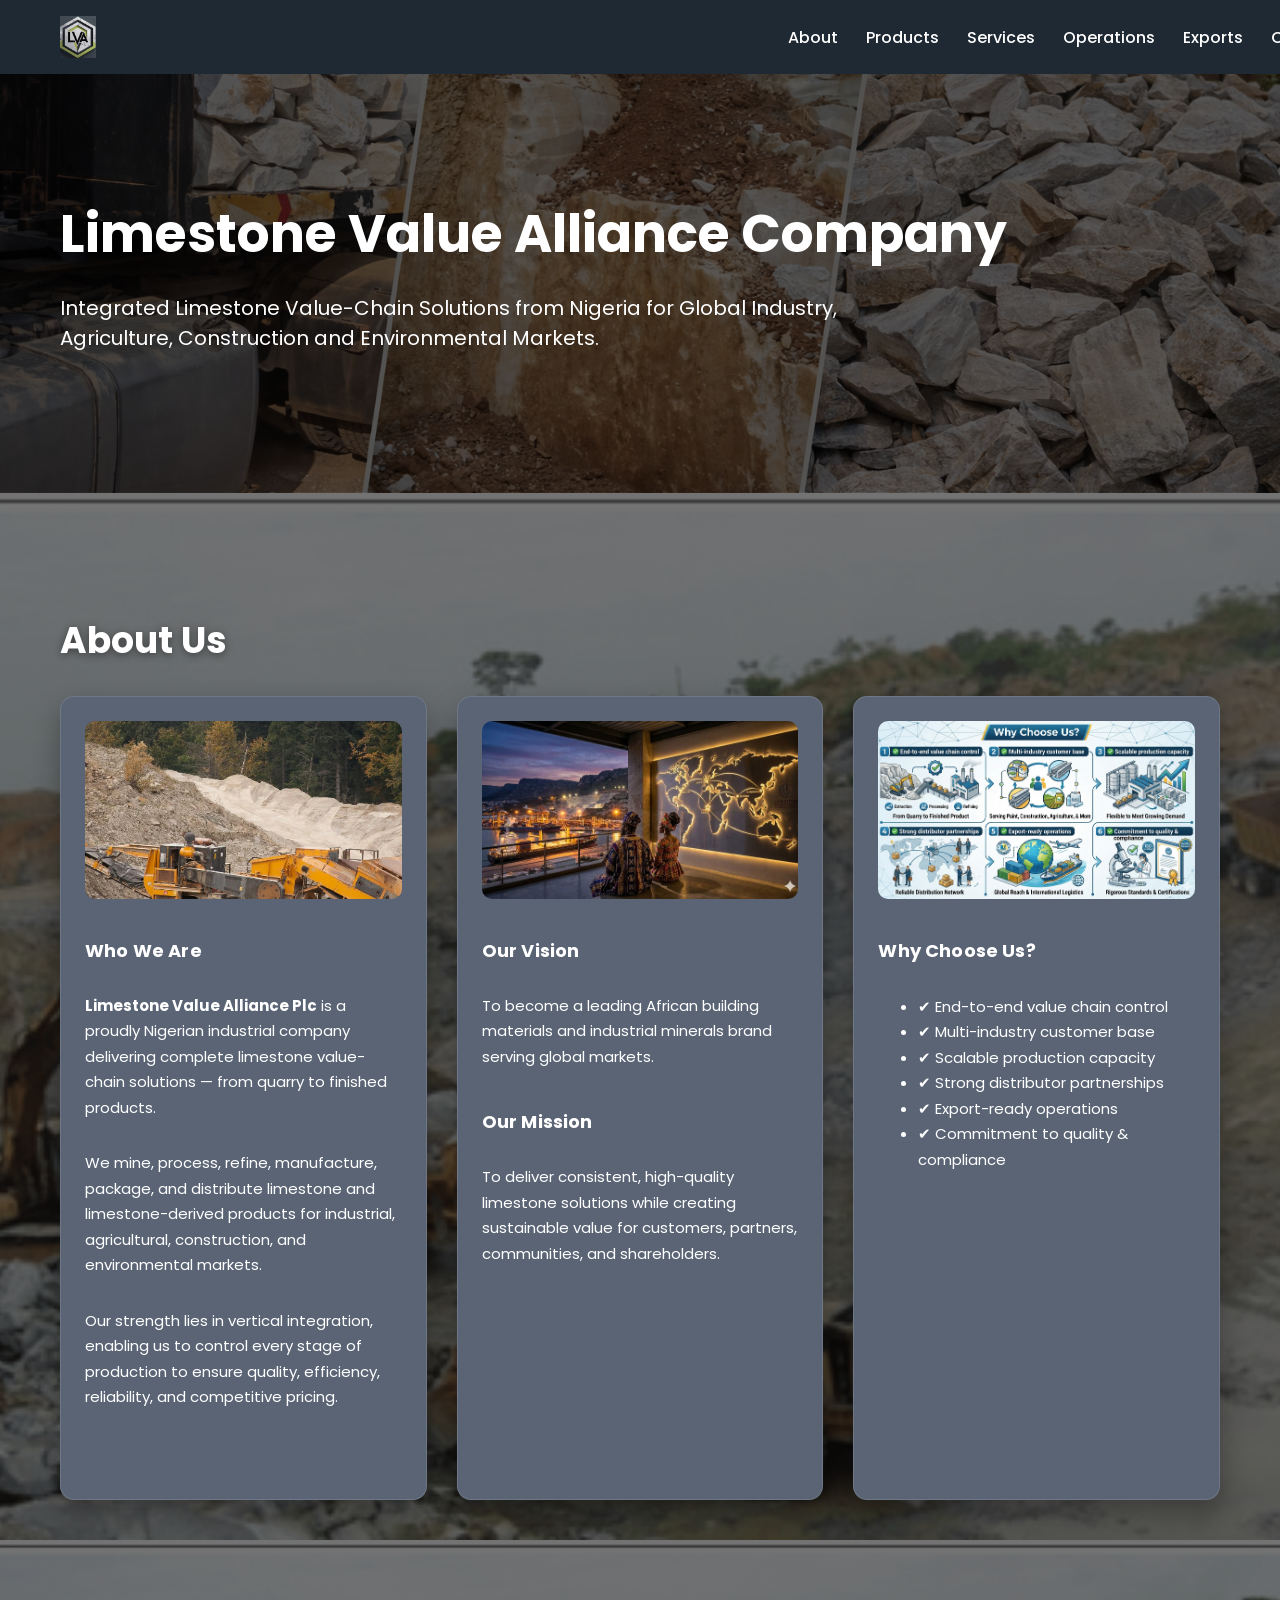
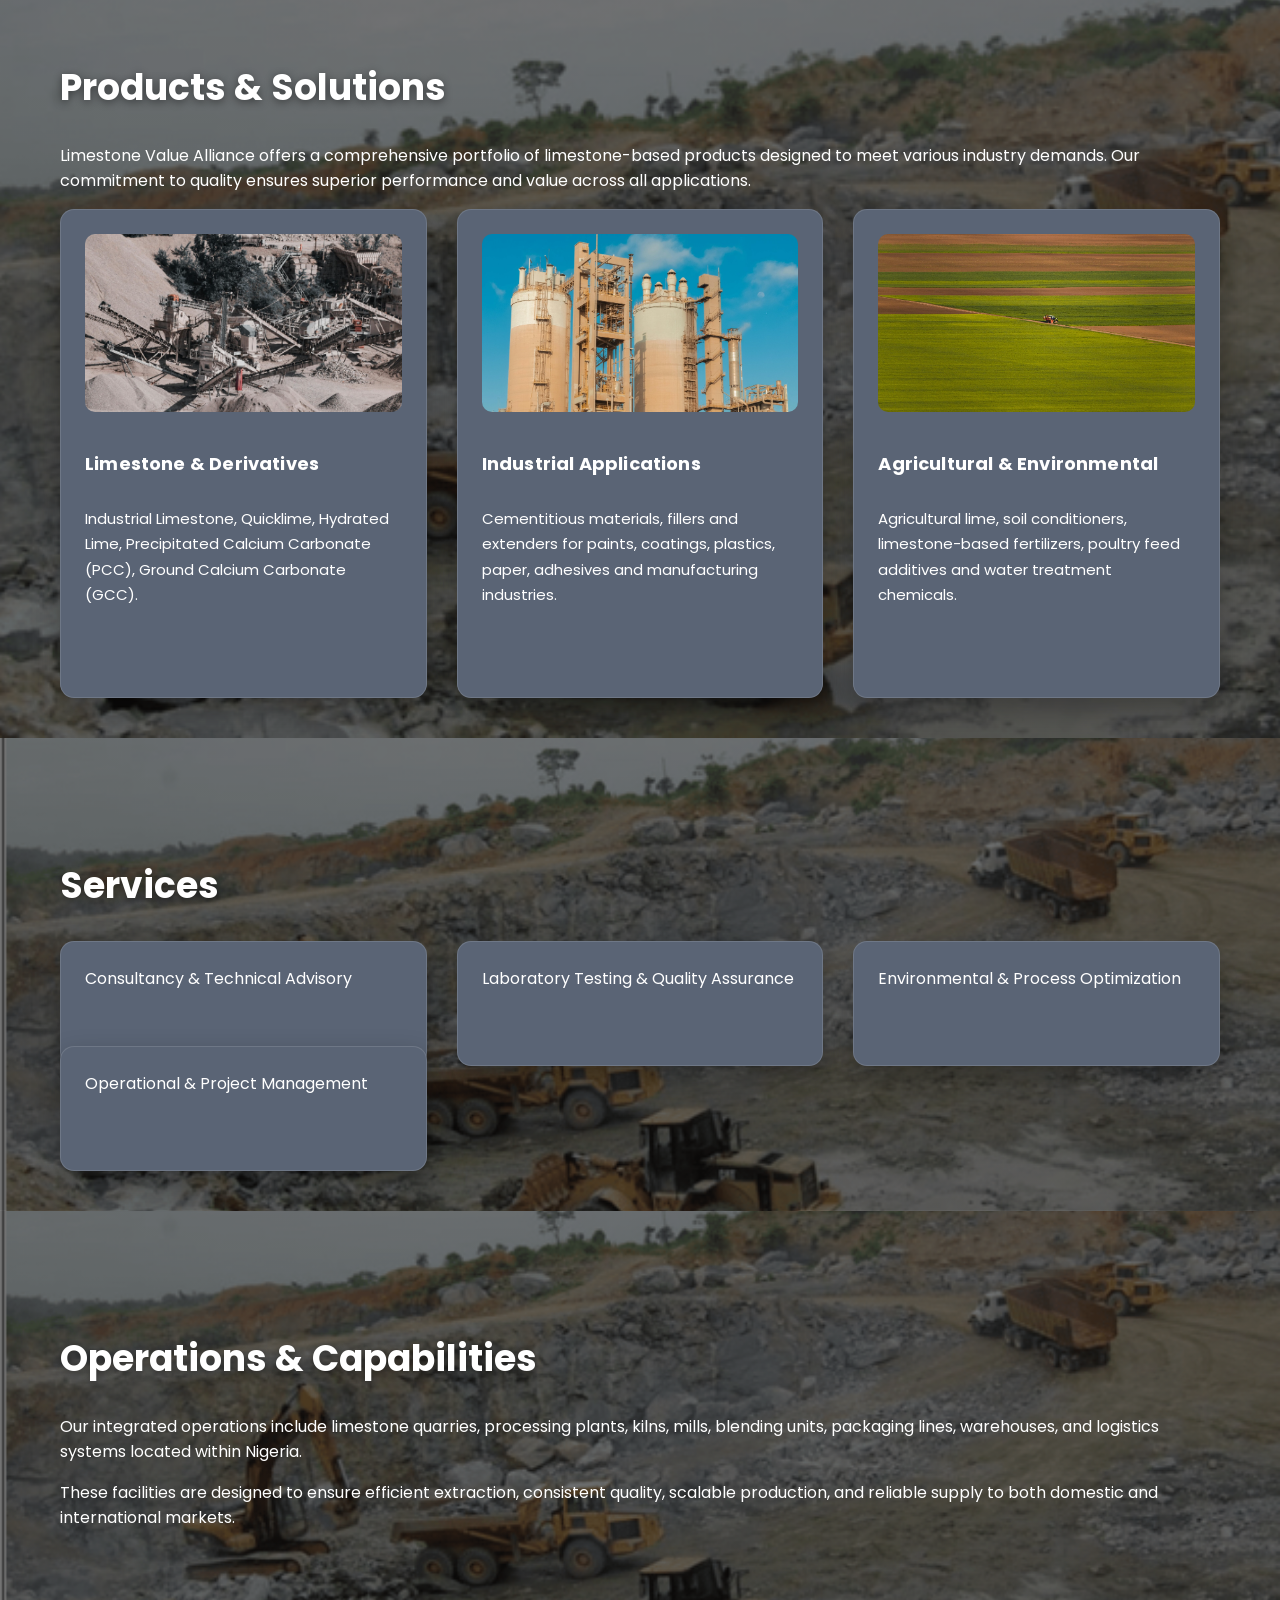
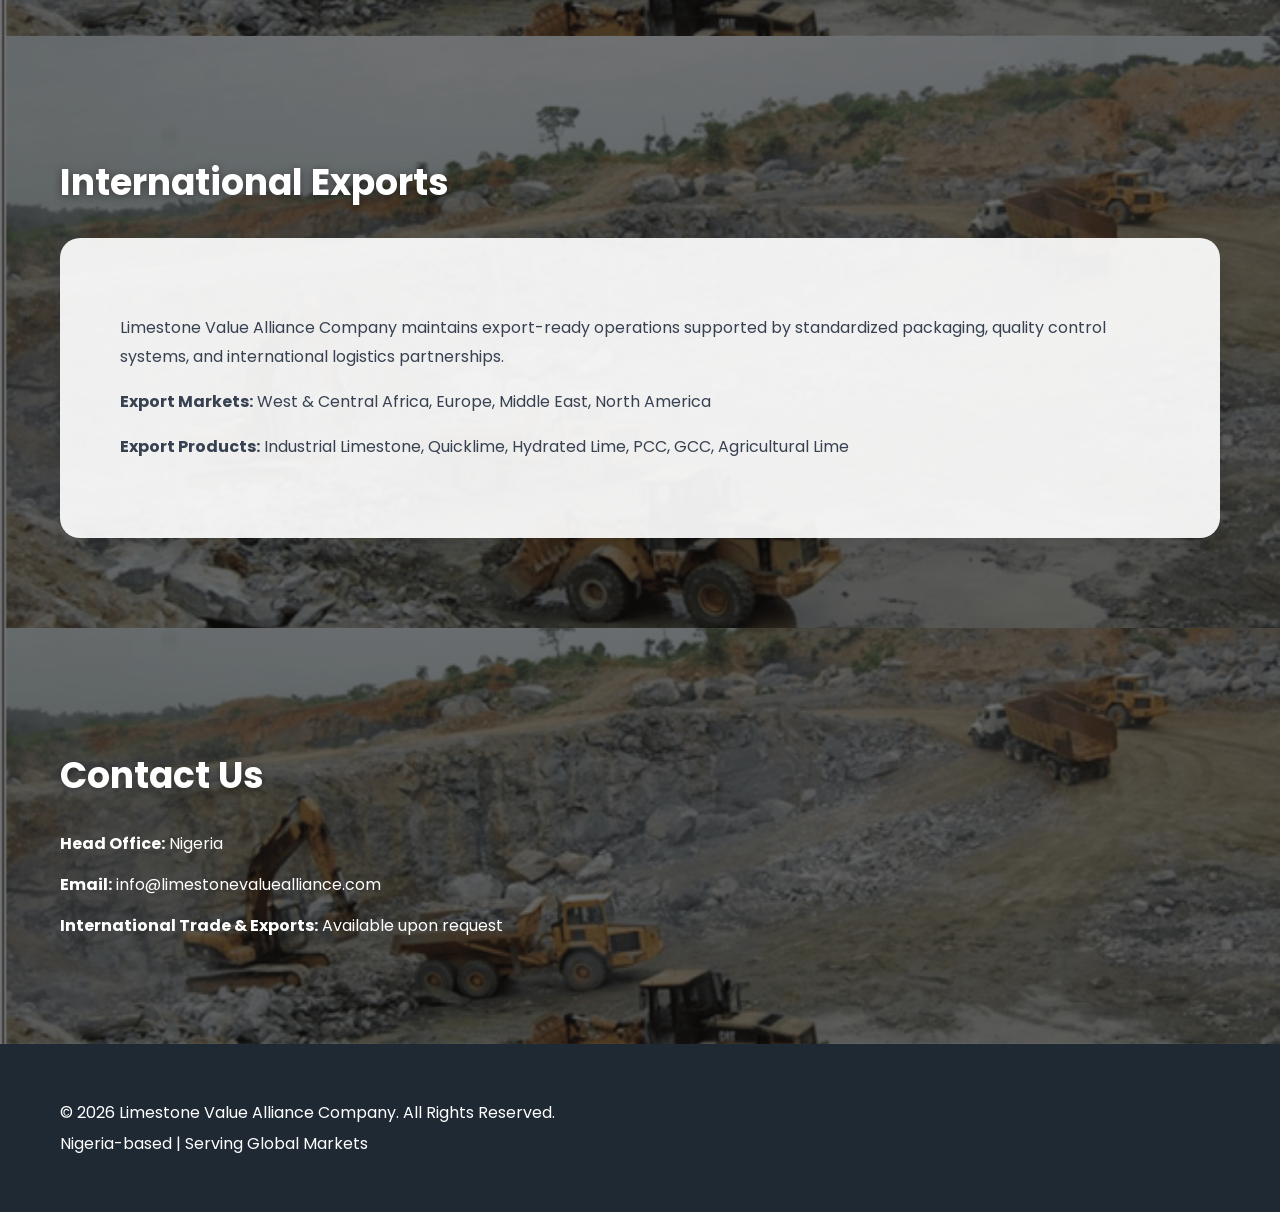
==== commit eca1c3ff: "Add files via upload" ====
--- a/index.html
+++ b/index.html
@@ -1,248 +1,130 @@
-<!DOCTYPE html>
-<html lang="en">
-<head>
-<meta charset="UTF-8">
-<meta name="viewport" content="width=device-width, initial-scale=1.0">
-
-<title>Limestone Value Alliance | Nigeria Limestone Exporter</title>
-
-<link href="https://fonts.googleapis.com/css2?family=Poppins:wght@300;400;600;700&display=swap" rel="stylesheet">
-
-<style>
-:root {
-  --primary:#1f2933;
-  --accent:#c4a35a;
-  --light:#f5f7fa;
-  --dark:#0f1720;
-}
-
-* { margin:0; padding:0; box-sizing:border-box; }
-
-body {
-  font-family:'Poppins',sans-serif;
-  color:#2b2b2b;
-  scroll-behavior:smooth;
-}
-
-/* NAV */
-nav {
-  position:fixed;
-  width:100%;
-  background:rgba(15,23,32,0.9);
-  padding:15px 60px;
-  display:flex;
-  justify-content:space-between;
-  align-items:center;
-  z-index:1000;
-}
-
-nav a {
-  color:#fff;
-  margin-left:25px;
-  text-decoration:none;
-  transition:.3s;
-}
-
-nav a:hover { color:var(--accent); }
-
-/* HERO SLIDER */
-header {
-  height:100vh;
-  position:relative;
-  overflow:hidden;
-}
-
-.slide {
-  position:absolute;
-  width:100%;
-  height:100%;
-  background-size:cover;
-  background-position:center;
-  opacity:0;
-  transition:opacity 1s ease-in-out;
-}
-
-.slide.active { opacity:1; }
-
-.hero-content {
-  position:absolute;
-  top:50%;
-  transform:translateY(-50%);
-  padding:0 60px;
-  color:#fff;
-  max-width:800px;
-}
-
-.hero-content h1 { font-size:52px; }
-.hero-content p { margin-top:10px; font-size:20px; }
-
-/* SECTION */
-section { padding:90px 60px; }
-
-.section-title {
-  font-size:34px;
-  margin-bottom:30px;
-  color:var(--primary);
-}
-
-/* GRID */
-.grid {
-  display:grid;
-  grid-template-columns:repeat(auto-fit,minmax(280px,1fr));
-  gap:25px;
-}
-
-/* CARD */
-.card {
-  background:#fff;
-  padding:25px;
-  border-radius:12px;
-  box-shadow:0 10px 25px rgba(0,0,0,.08);
-  transition:.3s;
-}
-
-.card:hover {
-  transform:translateY(-8px);
-}
-
-/* DARK SECTION */
-.dark {
-  background:var(--dark);
-  color:#fff;
-}
-
-/* CONTACT */
-form input, form textarea {
-  width:100%;
-  padding:12px;
-  margin:10px 0;
-  border-radius:8px;
-  border:1px solid #ccc;
-}
-
-button {
-  background:var(--accent);
-  border:none;
-  padding:12px 20px;
-  color:#fff;
-  cursor:pointer;
-}
-
-/* FOOTER */
-footer {
-  background:var(--primary);
-  color:#fff;
-  padding:40px 60px;
-  text-align:center;
-}
-
-/* SOCIAL */
-.socials a {
-  margin:0 10px;
-  color:#fff;
-  font-size:20px;
-}
-</style>
-</head>
-
-<body>
-
-<nav>
-  <img src="Logo1.png" height="40">
-  <div>
-    <a href="#about">About</a>
-    <a href="#products">Products</a>
-    <a href="#services">Services</a>
-    <a href="#contact">Contact</a>
-  </div>
-</nav>
-
-<header>
-  <div class="slide active" style="background-image:url('Banner.png')"></div>
-  <div class="slide" style="background-image:url('About.png')"></div>
-
-  <div class="hero-content">
-    <h1>Limestone Value Alliance</h1>
-    <p>From Quarry to Global Markets</p>
-  </div>
-</header>
-
-<section id="about">
-<h2 class="section-title">About Us</h2>
-
-<div class="grid">
-<div class="card">
-<h3>Who We Are</h3>
-<p>Integrated limestone production company delivering full value-chain solutions.</p>
-</div>
-
-<div class="card">
-<h3>Mission</h3>
-<p>Deliver high-quality limestone solutions globally.</p>
-</div>
-
-<div class="card">
-<h3>Why Choose Us</h3>
-<p>End-to-end control, export-ready operations, scalable production.</p>
-</div>
-</div>
-</section>
-
-<section id="products" class="dark">
-<h2 class="section-title">Products</h2>
-
-<div class="grid">
-<div class="card">Quicklime</div>
-<div class="card">Hydrated Lime</div>
-<div class="card">PCC / GCC</div>
-</div>
-</section>
-
-<section id="services">
-<h2 class="section-title">Services</h2>
-
-<div class="grid">
-<div class="card">Consulting</div>
-<div class="card">Testing</div>
-<div class="card">Logistics</div>
-</div>
-</section>
-
-<section id="contact">
-<h2 class="section-title">Contact</h2>
-
-<form action="https://formspree.io/f/your-id" method="POST">
-<input type="text" name="name" placeholder="Your Name" required>
-<input type="email" name="email" placeholder="Your Email" required>
-<textarea name="message" placeholder="Message"></textarea>
-<button type="submit">Send Message</button>
-</form>
-</section>
-
-<footer>
-<p>© 2026 Limestone Value Alliance</p>
-
-<div class="socials">
-<a href="#">LinkedIn</a>
-<a href="#">Facebook</a>
-<a href="#">Instagram</a>
-<a href="#">Twitter</a>
-<a href="#">WhatsApp</a>
-</div>
-</footer>
-
-<script>
-// SLIDER
-let slides = document.querySelectorAll('.slide');
-let index = 0;
-
-setInterval(() => {
-  slides[index].classList.remove('active');
-  index = (index + 1) % slides.length;
-  slides[index].classList.add('active');
-}, 4000);
-</script>
-
-</body>
-</html>
-
+<!DOCTYPE html>
+<html lang="en">
+<head>
+  <meta charset="UTF-8" />
+  <meta name="viewport" content="width=device-width, initial-scale=1.0" />
+  <title>Limestone Value Alliance Company | Nigeria Limestone Exporter</title>
+  <meta name="description" content="Nigeria-based limestone mining, processing and export company supplying industrial, agricultural and construction-grade limestone products to global markets." />
+  <meta name="keywords" content="Nigeria limestone exporter, limestone mining Nigeria, quicklime, hydrated lime, PCC, GCC, industrial minerals Africa" />
+  <link href="https://fonts.googleapis.com/css2?family=Poppins:wght@300;400;600;700&display=swap" rel="stylesheet">
+  <link rel="stylesheet" href="style.css">
+</head>
+<body>
+
+<nav>
+  <img src="Logo1.png" alt="Limestone Value Alliance Logo" style="height:42px;">
+  <div>
+    <a href="#about">About</a>
+    <a href="#products">Products</a>
+    <a href="#services">Services</a>
+    <a href="#operations">Operations</a>
+    <a href="#exports">Exports</a>
+    <a href="#contact">Contact</a>
+  </div>
+</nav>
+
+<header>
+  <h1>Limestone Value Alliance Company</h1>
+  <p>Integrated Limestone Value-Chain Solutions from Nigeria for Global Industry, Agriculture, Construction and Environmental Markets.</p>
+</header>
+
+<section id="about" style="background: linear-gradient(rgba(0,0,0,0.55), rgba(0,0,0,0.55)), url('About.png'); background-size: cover; background-position: center; background-repeat: no-repeat; color:#ffffff;">
+  <h2 class="section-title">About Us</h2>
+<div class="grid">
+
+  <div class="card">
+    <img src="wHO wE RA.png"
+       alt="Who We Are"
+       class="card-image">
+    <h3>Who We Are</h3>
+    <p><strong>Limestone Value Alliance Plc</strong> is a proudly Nigerian industrial company delivering complete limestone value-chain solutions — from quarry to finished products.</p>
+    <p>We mine, process, refine, manufacture, package, and distribute limestone and limestone-derived products for industrial, agricultural, construction, and environmental markets.</p>
+    <p>Our strength lies in vertical integration, enabling us to control every stage of production to ensure quality, efficiency, reliability, and competitive pricing.</p>
+  </div>
+
+  <div class="card">
+    <img src="vISION1.png"
+       alt="Our Vision"
+       class="card-image">
+    <h3>Our Vision</h3>
+    <p>To become a leading African building materials and industrial minerals brand serving global markets.</p>
+
+    <h3 style="margin-top:24px;">Our Mission</h3>
+    <p>To deliver consistent, high-quality limestone solutions while creating sustainable value for customers, partners, communities, and shareholders.</p>
+  </div>
+
+  <div class="card">
+    <img src="why us.png"
+       alt="Why Choose Us?"
+       class="card-image">
+    <h3>Why Choose Us?</h3>
+    <ul>
+      <li>✔ End-to-end value chain control</li>
+      <li>✔ Multi-industry customer base</li>
+      <li>✔ Scalable production capacity</li>
+      <li>✔ Strong distributor partnerships</li>
+      <li>✔ Export-ready operations</li>
+      <li>✔ Commitment to quality & compliance</li>
+    </ul>
+  </div>
+</div> 
+</section>
+
+
+<section id="products" style="background: linear-gradient(rgba(0,0,0,0.55), rgba(0,0,0,0.55)), url('About.png'); background-size: cover; background-position: center; background-repeat: no-repeat; color:#ffffff;">
+  <h2 class="section-title">Products & Solutions</h2>
+  <p>Limestone Value Alliance offers a comprehensive portfolio of limestone-based products designed to meet various industry demands. Our commitment to quality ensures superior performance and value across all applications.</p>
+  <div class="grid">
+    <div class="card"><img src="Derivative.png"
+       alt="Our Vision"
+       class="card-image"><h3>Limestone & Derivatives</h3><p>Industrial Limestone, Quicklime, Hydrated Lime, Precipitated Calcium Carbonate (PCC), Ground Calcium Carbonate (GCC).</p></div>
+    <div class="card"><img src="Silos.png"
+       alt="Our Vision"
+       class="card-image"><h3>Industrial Applications</h3><p>Cementitious materials, fillers and extenders for paints, coatings, plastics, paper, adhesives and manufacturing industries.</p></div>
+    <div class="card"><img src="Agric farm.png"
+       alt="Our Vision"
+       class="card-image"><h3>Agricultural & Environmental</h3><p>Agricultural lime, soil conditioners, limestone-based fertilizers, poultry feed additives and water treatment chemicals.</p></div>
+  </div>
+</section>
+
+<section id="services" style="background: linear-gradient(rgba(0,0,0,0.55), rgba(0,0,0,0.55)), url('About.png'); background-size: cover; background-position: center; background-repeat: no-repeat; color:#ffffff;">
+  <h2 class="section-title">Services</h2>
+  <div class="grid">
+    <div class="card">Consultancy & Technical Advisory</div>
+    <div class="card">Laboratory Testing & Quality Assurance</div>
+    <div class="card">Environmental & Process Optimization</div>
+    <div class="card">Operational & Project Management</div>
+  </div>
+</section>
+
+<section id="operations" style="background: linear-gradient(rgba(0,0,0,0.55), rgba(0,0,0,0.55)), url('About.png'); background-size: cover; background-position: center; background-repeat: no-repeat; color:#ffffff;">
+  <h2 class="section-title">Operations & Capabilities</h2>
+  <p>Our integrated operations include limestone quarries, processing plants, kilns, mills, blending units, packaging lines, warehouses, and logistics systems located within Nigeria.</p>
+  <p>These facilities are designed to ensure efficient extraction, consistent quality, scalable production, and reliable supply to both domestic and international markets.</p>
+</section>
+
+<section id="exports" style="background: linear-gradient(rgba(0,0,0,0.55), rgba(0,0,0,0.55)), url('About.png'); background-size: cover; background-position: center; background-repeat: no-repeat; color:#ffffff;">
+  <h2 class="section-title">International Exports</h2>
+  <div class="highlight">
+    <p>Limestone Value Alliance Company maintains export-ready operations supported by standardized packaging, quality control systems, and international logistics partnerships.</p>
+    <p><strong>Export Markets:</strong> West & Central Africa, Europe, Middle East, North America</p>
+    <p><strong>Export Products:</strong> Industrial Limestone, Quicklime, Hydrated Lime, PCC, GCC, Agricultural Lime</p>
+  </div>
+</section>
+
+<section id="contact" style="background: linear-gradient(rgba(0,0,0,0.55), rgba(0,0,0,0.55)), url('About.png'); background-size: cover; background-position: center; background-repeat: no-repeat; color:#ffffff;">
+  <h2 class="section-title">Contact Us</h2>
+  <p><strong>Head Office:</strong> Nigeria</p>
+  <p><strong>Email:</strong> info@limestonevaluealliance.com</p>
+  <p><strong>International Trade & Exports:</strong> Available upon request</p>
+</section>
+
+<footer>
+  <p>&copy; 2026 Limestone Value Alliance Company. All Rights Reserved.</p>
+  <p>Nigeria-based | Serving Global Markets</p>
+</footer>
+
+</body>
+</html>
+
+
--- a/style.css
+++ b/style.css
@@ -0,0 +1,133 @@
+/*Style.css*/
+body { margin:0; font-family:'Poppins',sans-serif; color:#2b2b2b; background:url('Backroung.pnm') no-repeat center fixed; background-size:cover; }
+    nav { position:fixed; top:0; width:100%; background:#1f2933; padding:16px 60px; display:flex; justify-content:space-between; align-items:center; z-index:1000; }
+    nav a { color:#fff; margin-left:24px; text-decoration:none; font-weight:500; }
+    header { background: linear-gradient(rgba(0,0,0,.65),rgba(0,0,0,.65)), url('Banner.png'); background-size: cover; background-position: center; color: #fff; padding: 160px 60px 120px; }
+    header h1 { font-size:52px; margin-bottom:12px; }
+    header p { font-size:20px; max-width:800px; }
+    section { padding:90px 60px; }
+   /*.section-title { font-size:36px; margin-bottom:28px; color:#1f2933; }
+    .grid { display:grid; grid-template-columns:repeat(auto-fit,minmax(280px,1fr)); gap:30px; }
+    .card { background:#f5f7fa; padding:30px; border-radius:14px; box-shadow:0 12px 28px rgba(0,0,0,.08); }
+    .highlight { background:#eef2f7; padding:60px; border-radius:20px; }*/
+  
+    .section-title {
+  font-size: 36px;
+  margin-bottom: 28px;
+  color: #ffffff;
+  font-weight: 700;
+  text-shadow: 0 2px 8px rgba(0,0,0,0.45);
+}
+
+.grid {
+  display:grid;
+  grid-template-columns:repeat(auto-fit,minmax(280px,1fr));
+  gap: 30px;
+}
+
+.card {
+  background: #5a6475; /* medium-dark grey — not too heavy, not too light */
+  color: #ffffff;
+  padding: 24px;
+  border-radius: 14px;
+  box-shadow: 0 12px 28px rgba(0,0,0,.30);
+  border: 1px solid rgba(255,255,255,0.12);
+  display: flex;
+  flex-direction: column;
+  height: 100%;
+}
+
+.card h3 {
+  color: #ffffff;
+  font-weight: 700;
+  font-size: 18px;
+  margin-bottom: 14px;
+  letter-spacing: 0.01em;
+}
+
+.card p,
+.card li,
+.card strong,
+.card span,
+.card a {
+  color: #ffffff;
+  line-height: 1.7;
+  font-size: 15px;
+}
+
+.highlight {
+  background: rgba(255,255,255,0.92);
+  color: #1f2933;
+  padding: 60px;
+  border-radius: 20px;
+  box-shadow: 0 10px 25px rgba(0,0,0,.12);
+}
+
+.highlight p {
+  color: #374151;
+  line-height: 1.8;
+}
+
+
+.card-image{
+  width:100%;
+  aspect-ratio:16/9;
+  object-fit:cover;
+  object-position:center;
+  border-radius:10px;
+  margin-bottom:20px;
+  display:block;
+}
+.vision-section {
+  display: flex;
+  justify-content: center;
+  padding: 50px 20px;
+  font-family: 'Poppins', sans-serif;
+}
+
+.vision-card {
+  width: 100%;
+  max-width: 800px;
+  height: 400px;
+  border-radius: 15px;
+  /* Replace the URL below with your chosen quarry or architecture image */
+  background-image: linear-gradient(rgba(0, 0, 0, 0.6), rgba(0, 0, 0, 0.6)), 
+                    url('https://unsplash.com');
+  background-size: cover;
+  background-position: center;
+  display: flex;
+  align-items: center;
+  justify-content: center;
+  text-align: center;
+  color: white;
+  box-shadow: 0 10px 30px rgba(0,0,0,0.2);
+}
+
+.vision-content {
+  padding: 40px;
+}
+
+.vision-content span {
+  text-transform: uppercase;
+  letter-spacing: 2px;
+  font-size: 0.9rem;
+  font-weight: 600;
+  color: #ffcc00; /* A gold/yellow accent looks great for 'leadership' */
+  margin-bottom: 15px;
+  display: block;
+}
+
+.vision-content h2 {
+  font-size: 2rem;
+  line-height: 1.4;
+  font-weight: 400;
+}
+
+.image-card {
+  padding: 0;
+  overflow: hidden; /* Keeps image corners rounded if card has border-radius */
+}
+
+
+footer { background:#1f2933; color:#fff; padding:50px 60px; }
+    footer p { margin:6px 0; }
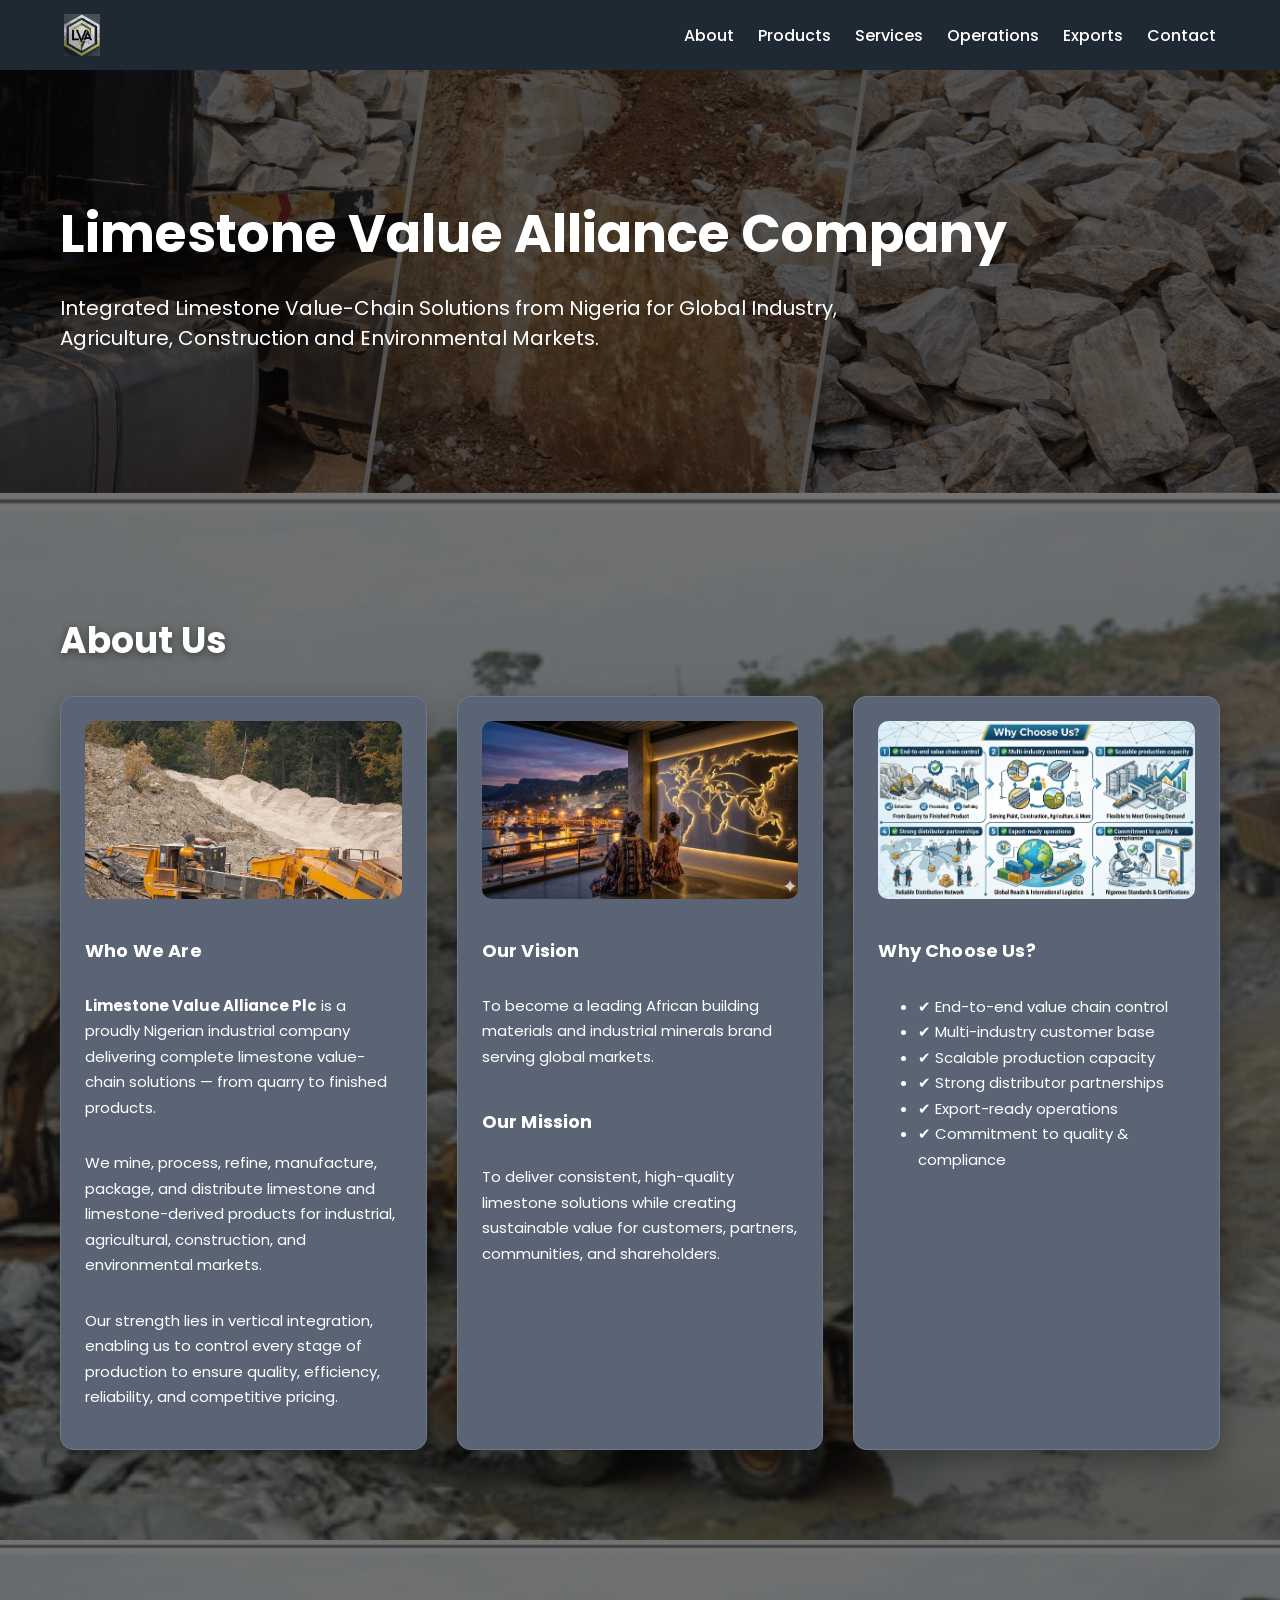
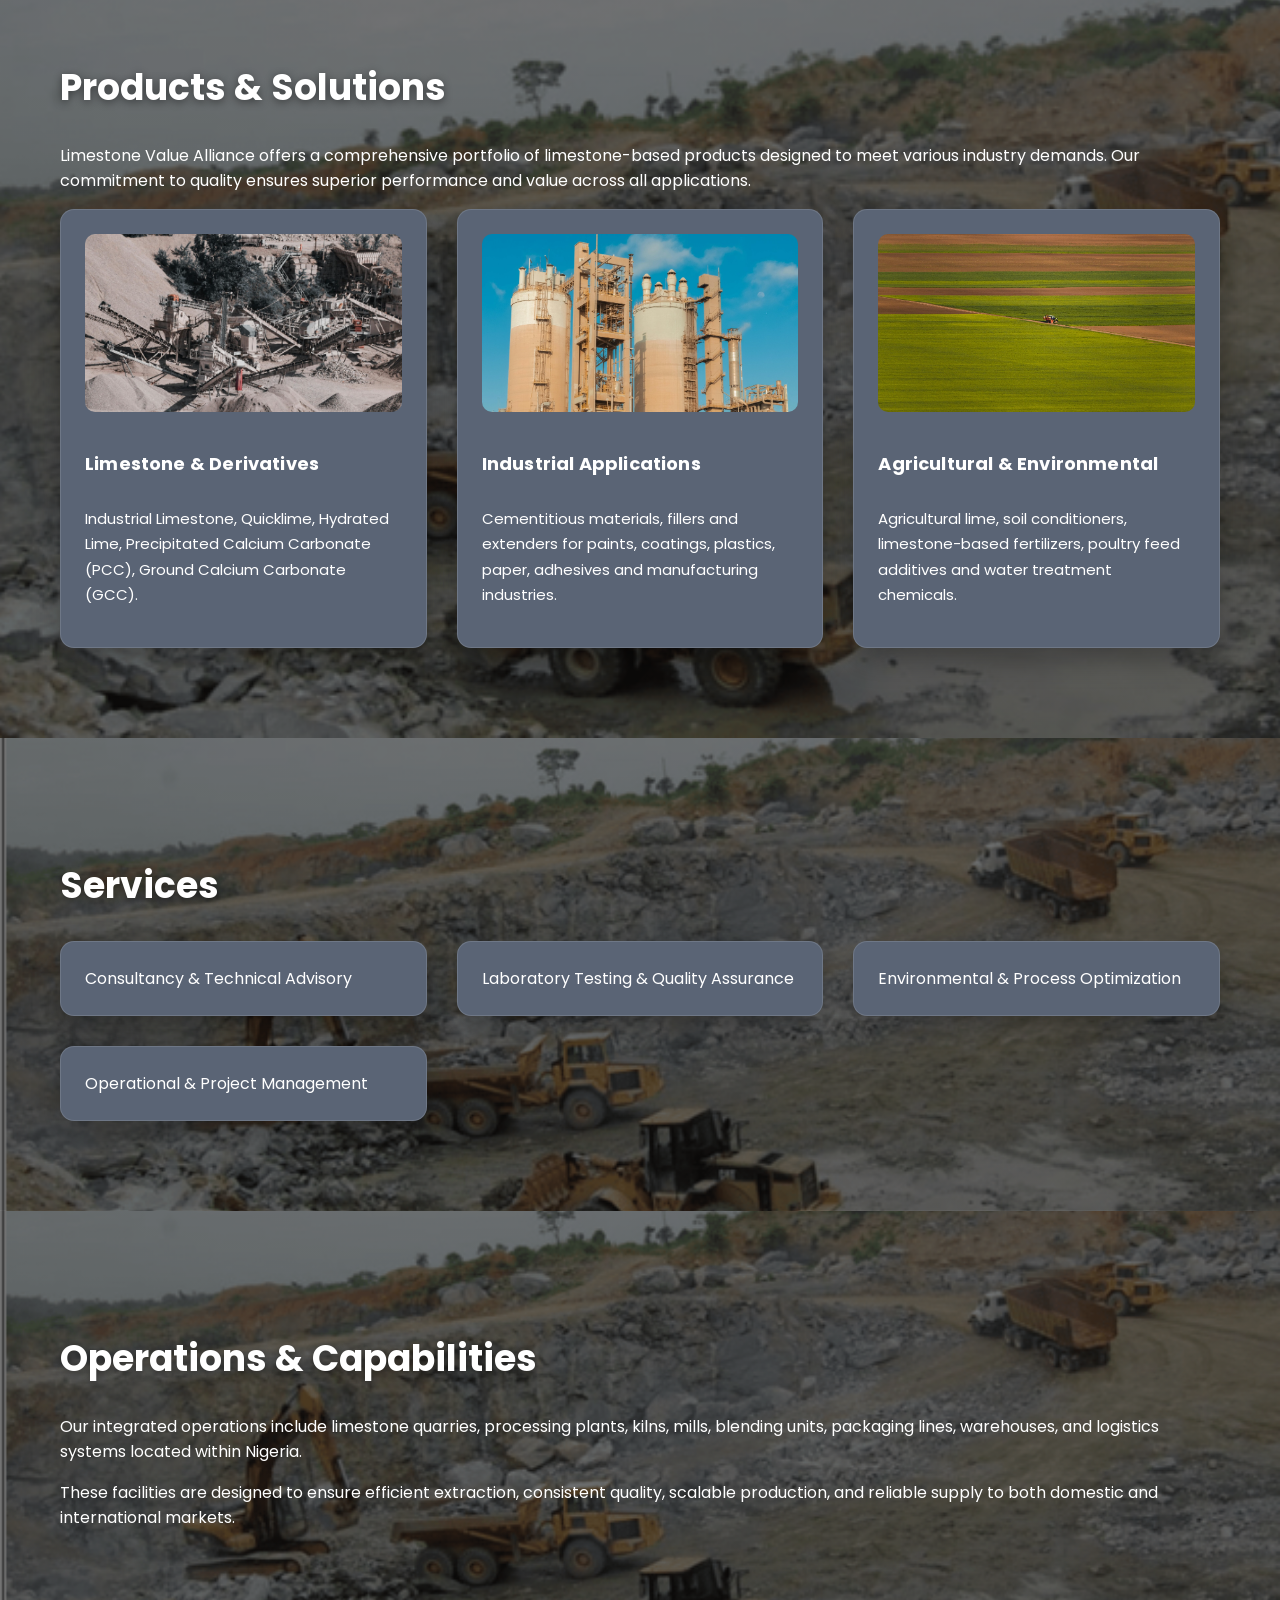
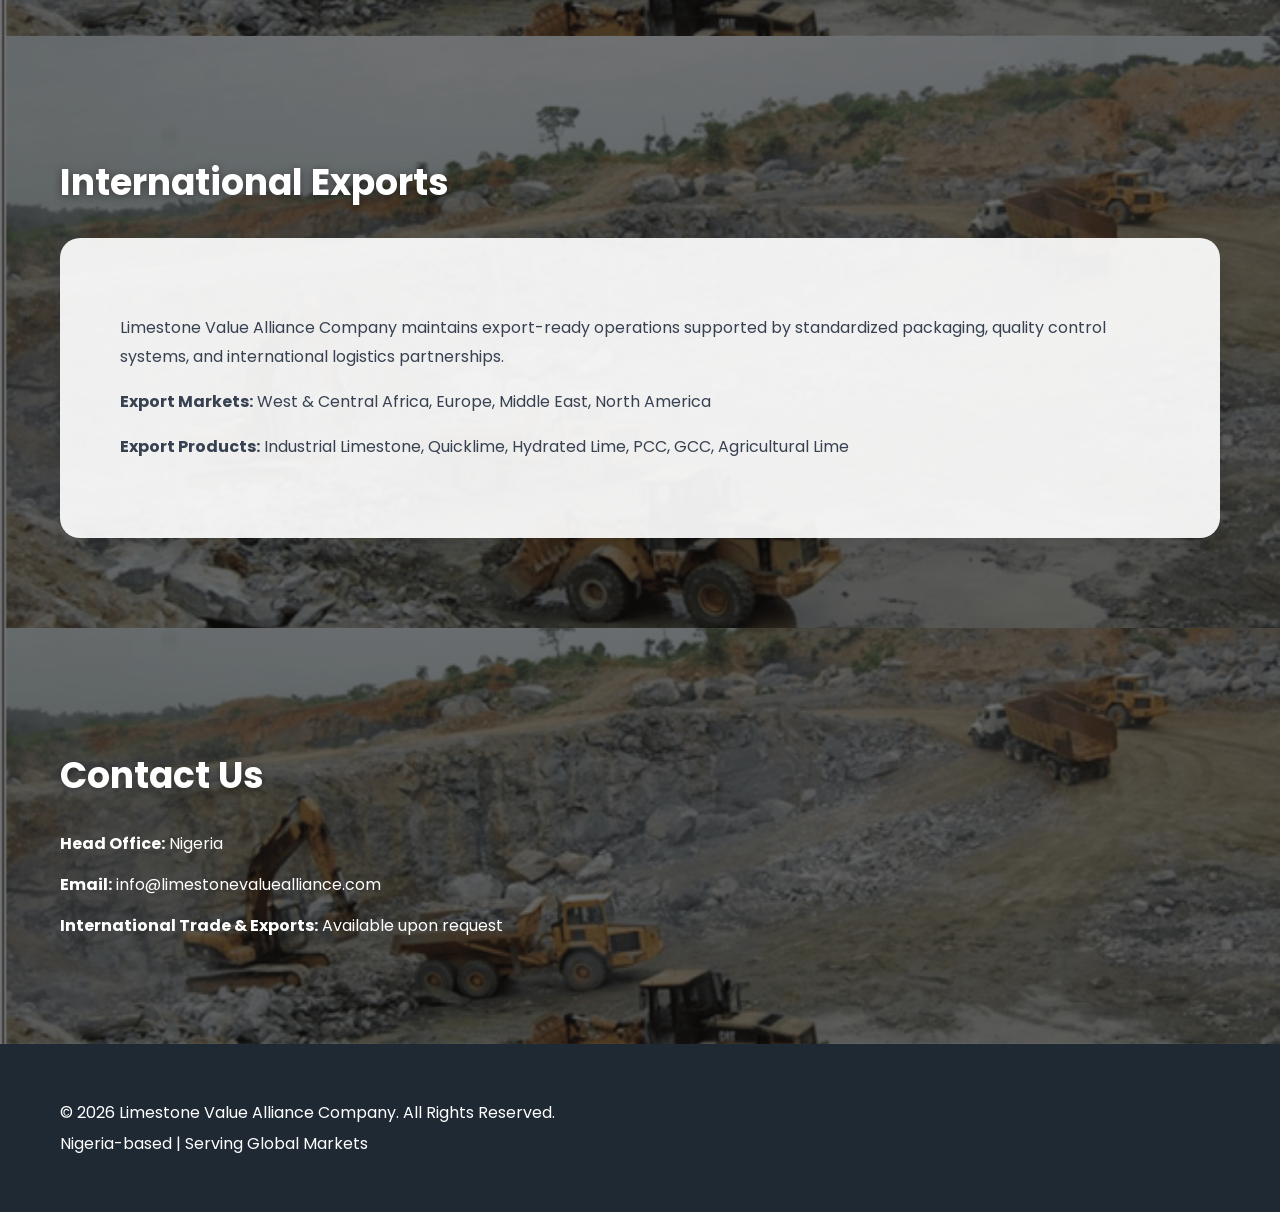
==== commit dcab9029: "Add files via upload" ====
--- a/index.html
+++ b/index.html
@@ -1,130 +1,175 @@
-<!DOCTYPE html>
-<html lang="en">
-<head>
-  <meta charset="UTF-8" />
-  <meta name="viewport" content="width=device-width, initial-scale=1.0" />
-  <title>Limestone Value Alliance Company | Nigeria Limestone Exporter</title>
-  <meta name="description" content="Nigeria-based limestone mining, processing and export company supplying industrial, agricultural and construction-grade limestone products to global markets." />
-  <meta name="keywords" content="Nigeria limestone exporter, limestone mining Nigeria, quicklime, hydrated lime, PCC, GCC, industrial minerals Africa" />
-  <link href="https://fonts.googleapis.com/css2?family=Poppins:wght@300;400;600;700&display=swap" rel="stylesheet">
-  <link rel="stylesheet" href="style.css">
-</head>
-<body>
-
-<nav>
-  <img src="Logo1.png" alt="Limestone Value Alliance Logo" style="height:42px;">
-  <div>
-    <a href="#about">About</a>
-    <a href="#products">Products</a>
-    <a href="#services">Services</a>
-    <a href="#operations">Operations</a>
-    <a href="#exports">Exports</a>
-    <a href="#contact">Contact</a>
-  </div>
-</nav>
-
-<header>
-  <h1>Limestone Value Alliance Company</h1>
-  <p>Integrated Limestone Value-Chain Solutions from Nigeria for Global Industry, Agriculture, Construction and Environmental Markets.</p>
-</header>
-
-<section id="about" style="background: linear-gradient(rgba(0,0,0,0.55), rgba(0,0,0,0.55)), url('About.png'); background-size: cover; background-position: center; background-repeat: no-repeat; color:#ffffff;">
-  <h2 class="section-title">About Us</h2>
-<div class="grid">
-
-  <div class="card">
-    <img src="wHO wE RA.png"
-       alt="Who We Are"
-       class="card-image">
-    <h3>Who We Are</h3>
-    <p><strong>Limestone Value Alliance Plc</strong> is a proudly Nigerian industrial company delivering complete limestone value-chain solutions — from quarry to finished products.</p>
-    <p>We mine, process, refine, manufacture, package, and distribute limestone and limestone-derived products for industrial, agricultural, construction, and environmental markets.</p>
-    <p>Our strength lies in vertical integration, enabling us to control every stage of production to ensure quality, efficiency, reliability, and competitive pricing.</p>
-  </div>
-
-  <div class="card">
-    <img src="vISION1.png"
-       alt="Our Vision"
-       class="card-image">
-    <h3>Our Vision</h3>
-    <p>To become a leading African building materials and industrial minerals brand serving global markets.</p>
-
-    <h3 style="margin-top:24px;">Our Mission</h3>
-    <p>To deliver consistent, high-quality limestone solutions while creating sustainable value for customers, partners, communities, and shareholders.</p>
-  </div>
-
-  <div class="card">
-    <img src="why us.png"
-       alt="Why Choose Us?"
-       class="card-image">
-    <h3>Why Choose Us?</h3>
-    <ul>
-      <li>✔ End-to-end value chain control</li>
-      <li>✔ Multi-industry customer base</li>
-      <li>✔ Scalable production capacity</li>
-      <li>✔ Strong distributor partnerships</li>
-      <li>✔ Export-ready operations</li>
-      <li>✔ Commitment to quality & compliance</li>
-    </ul>
-  </div>
-</div> 
-</section>
-
-
-<section id="products" style="background: linear-gradient(rgba(0,0,0,0.55), rgba(0,0,0,0.55)), url('About.png'); background-size: cover; background-position: center; background-repeat: no-repeat; color:#ffffff;">
-  <h2 class="section-title">Products & Solutions</h2>
-  <p>Limestone Value Alliance offers a comprehensive portfolio of limestone-based products designed to meet various industry demands. Our commitment to quality ensures superior performance and value across all applications.</p>
-  <div class="grid">
-    <div class="card"><img src="Derivative.png"
-       alt="Our Vision"
-       class="card-image"><h3>Limestone & Derivatives</h3><p>Industrial Limestone, Quicklime, Hydrated Lime, Precipitated Calcium Carbonate (PCC), Ground Calcium Carbonate (GCC).</p></div>
-    <div class="card"><img src="Silos.png"
-       alt="Our Vision"
-       class="card-image"><h3>Industrial Applications</h3><p>Cementitious materials, fillers and extenders for paints, coatings, plastics, paper, adhesives and manufacturing industries.</p></div>
-    <div class="card"><img src="Agric farm.png"
-       alt="Our Vision"
-       class="card-image"><h3>Agricultural & Environmental</h3><p>Agricultural lime, soil conditioners, limestone-based fertilizers, poultry feed additives and water treatment chemicals.</p></div>
-  </div>
-</section>
-
-<section id="services" style="background: linear-gradient(rgba(0,0,0,0.55), rgba(0,0,0,0.55)), url('About.png'); background-size: cover; background-position: center; background-repeat: no-repeat; color:#ffffff;">
-  <h2 class="section-title">Services</h2>
-  <div class="grid">
-    <div class="card">Consultancy & Technical Advisory</div>
-    <div class="card">Laboratory Testing & Quality Assurance</div>
-    <div class="card">Environmental & Process Optimization</div>
-    <div class="card">Operational & Project Management</div>
-  </div>
-</section>
-
-<section id="operations" style="background: linear-gradient(rgba(0,0,0,0.55), rgba(0,0,0,0.55)), url('About.png'); background-size: cover; background-position: center; background-repeat: no-repeat; color:#ffffff;">
-  <h2 class="section-title">Operations & Capabilities</h2>
-  <p>Our integrated operations include limestone quarries, processing plants, kilns, mills, blending units, packaging lines, warehouses, and logistics systems located within Nigeria.</p>
-  <p>These facilities are designed to ensure efficient extraction, consistent quality, scalable production, and reliable supply to both domestic and international markets.</p>
-</section>
-
-<section id="exports" style="background: linear-gradient(rgba(0,0,0,0.55), rgba(0,0,0,0.55)), url('About.png'); background-size: cover; background-position: center; background-repeat: no-repeat; color:#ffffff;">
-  <h2 class="section-title">International Exports</h2>
-  <div class="highlight">
-    <p>Limestone Value Alliance Company maintains export-ready operations supported by standardized packaging, quality control systems, and international logistics partnerships.</p>
-    <p><strong>Export Markets:</strong> West & Central Africa, Europe, Middle East, North America</p>
-    <p><strong>Export Products:</strong> Industrial Limestone, Quicklime, Hydrated Lime, PCC, GCC, Agricultural Lime</p>
-  </div>
-</section>
-
-<section id="contact" style="background: linear-gradient(rgba(0,0,0,0.55), rgba(0,0,0,0.55)), url('About.png'); background-size: cover; background-position: center; background-repeat: no-repeat; color:#ffffff;">
-  <h2 class="section-title">Contact Us</h2>
-  <p><strong>Head Office:</strong> Nigeria</p>
-  <p><strong>Email:</strong> info@limestonevaluealliance.com</p>
-  <p><strong>International Trade & Exports:</strong> Available upon request</p>
-</section>
-
-<footer>
-  <p>&copy; 2026 Limestone Value Alliance Company. All Rights Reserved.</p>
-  <p>Nigeria-based | Serving Global Markets</p>
-</footer>
-
-</body>
-</html>
-
-
+<!DOCTYPE html>
+<html lang="en">
+<head>
+  <meta charset="UTF-8" />
+  <meta name="viewport" content="width=device-width, initial-scale=1.0" />
+  <title>Limestone Value Alliance Company | Nigeria Limestone Exporter</title>
+  <meta name="description" content="Nigeria-based limestone mining, processing and export company supplying industrial, agricultural and construction-grade limestone products to global markets." />
+  <meta name="keywords" content="Nigeria limestone exporter, limestone mining Nigeria, quicklime, hydrated lime, PCC, GCC, industrial minerals Africa" />
+  <link href="https://fonts.googleapis.com/css2?family=Poppins:wght@300;400;600;700&display=swap" rel="stylesheet">
+  <link rel="stylesheet" href="style.css">
+</head>
+<body>
+
+<nav>
+  <img src="Logo1.png" alt="Limestone Value Alliance Logo" class="logo">
+
+  <button class="nav-toggle" aria-label="Toggle navigation menu" aria-expanded="false" aria-controls="primary-nav">
+    <span></span>
+    <span></span>
+    <span></span>
+  </button>
+
+  <div class="nav-links" id="primary-nav">
+    <a href="#about">About</a>
+    <a href="#products">Products</a>
+    <a href="#services">Services</a>
+    <a href="#operations">Operations</a>
+    <a href="#exports">Exports</a>
+    <a href="#contact">Contact</a>
+  </div>
+</nav>
+
+<div class="nav-overlay"></div>
+
+<header>
+  <h1>Limestone Value Alliance Company</h1>
+  <p>Integrated Limestone Value-Chain Solutions from Nigeria for Global Industry, Agriculture, Construction and Environmental Markets.</p>
+</header>
+
+<section id="about" style="background: linear-gradient(rgba(0,0,0,0.55), rgba(0,0,0,0.55)), url('About.png'); background-size: cover; background-position: center; background-repeat: no-repeat; color:#ffffff;">
+  <h2 class="section-title">About Us</h2>
+  <div class="grid">
+
+    <div class="card">
+      <img src="wHO wE RA.png" alt="Who We Are" class="card-image">
+      <h3>Who We Are</h3>
+      <p><strong>Limestone Value Alliance Plc</strong> is a proudly Nigerian industrial company delivering complete limestone value-chain solutions — from quarry to finished products.</p>
+      <p>We mine, process, refine, manufacture, package, and distribute limestone and limestone-derived products for industrial, agricultural, construction, and environmental markets.</p>
+      <p>Our strength lies in vertical integration, enabling us to control every stage of production to ensure quality, efficiency, reliability, and competitive pricing.</p>
+    </div>
+
+    <div class="card">
+      <img src="vISION1.png" alt="Our Vision" class="card-image">
+      <h3>Our Vision</h3>
+      <p>To become a leading African building materials and industrial minerals brand serving global markets.</p>
+
+      <h3 style="margin-top:24px;">Our Mission</h3>
+      <p>To deliver consistent, high-quality limestone solutions while creating sustainable value for customers, partners, communities, and shareholders.</p>
+    </div>
+
+    <div class="card">
+      <img src="why us.png" alt="Why Choose Us?" class="card-image">
+      <h3>Why Choose Us?</h3>
+      <ul>
+        <li>✔ End-to-end value chain control</li>
+        <li>✔ Multi-industry customer base</li>
+        <li>✔ Scalable production capacity</li>
+        <li>✔ Strong distributor partnerships</li>
+        <li>✔ Export-ready operations</li>
+        <li>✔ Commitment to quality & compliance</li>
+      </ul>
+    </div>
+  </div>
+</section>
+
+
+<section id="products" style="background: linear-gradient(rgba(0,0,0,0.55), rgba(0,0,0,0.55)), url('About.png'); background-size: cover; background-position: center; background-repeat: no-repeat; color:#ffffff;">
+  <h2 class="section-title">Products & Solutions</h2>
+  <p>Limestone Value Alliance offers a comprehensive portfolio of limestone-based products designed to meet various industry demands. Our commitment to quality ensures superior performance and value across all applications.</p>
+  <div class="grid">
+    <div class="card">
+      <img src="Derivative.png" alt="Limestone & Derivatives" class="card-image">
+      <h3>Limestone & Derivatives</h3>
+      <p>Industrial Limestone, Quicklime, Hydrated Lime, Precipitated Calcium Carbonate (PCC), Ground Calcium Carbonate (GCC).</p>
+    </div>
+    <div class="card">
+      <img src="Silos.png" alt="Industrial Applications" class="card-image">
+      <h3>Industrial Applications</h3>
+      <p>Cementitious materials, fillers and extenders for paints, coatings, plastics, paper, adhesives and manufacturing industries.</p>
+    </div>
+    <div class="card">
+      <img src="Agric farm.png" alt="Agricultural & Environmental" class="card-image">
+      <h3>Agricultural & Environmental</h3>
+      <p>Agricultural lime, soil conditioners, limestone-based fertilizers, poultry feed additives and water treatment chemicals.</p>
+    </div>
+  </div>
+</section>
+
+<section id="services" style="background: linear-gradient(rgba(0,0,0,0.55), rgba(0,0,0,0.55)), url('About.png'); background-size: cover; background-position: center; background-repeat: no-repeat; color:#ffffff;">
+  <h2 class="section-title">Services</h2>
+  <div class="grid">
+    <div class="card">Consultancy & Technical Advisory</div>
+    <div class="card">Laboratory Testing & Quality Assurance</div>
+    <div class="card">Environmental & Process Optimization</div>
+    <div class="card">Operational & Project Management</div>
+  </div>
+</section>
+
+<section id="operations" style="background: linear-gradient(rgba(0,0,0,0.55), rgba(0,0,0,0.55)), url('About.png'); background-size: cover; background-position: center; background-repeat: no-repeat; color:#ffffff;">
+  <h2 class="section-title">Operations & Capabilities</h2>
+  <p>Our integrated operations include limestone quarries, processing plants, kilns, mills, blending units, packaging lines, warehouses, and logistics systems located within Nigeria.</p>
+  <p>These facilities are designed to ensure efficient extraction, consistent quality, scalable production, and reliable supply to both domestic and international markets.</p>
+</section>
+
+<section id="exports" style="background: linear-gradient(rgba(0,0,0,0.55), rgba(0,0,0,0.55)), url('About.png'); background-size: cover; background-position: center; background-repeat: no-repeat; color:#ffffff;">
+  <h2 class="section-title">International Exports</h2>
+  <div class="highlight">
+    <p>Limestone Value Alliance Company maintains export-ready operations supported by standardized packaging, quality control systems, and international logistics partnerships.</p>
+    <p><strong>Export Markets:</strong> West & Central Africa, Europe, Middle East, North America</p>
+    <p><strong>Export Products:</strong> Industrial Limestone, Quicklime, Hydrated Lime, PCC, GCC, Agricultural Lime</p>
+  </div>
+</section>
+
+<section id="contact" style="background: linear-gradient(rgba(0,0,0,0.55), rgba(0,0,0,0.55)), url('About.png'); background-size: cover; background-position: center; background-repeat: no-repeat; color:#ffffff;">
+  <h2 class="section-title">Contact Us</h2>
+  <p><strong>Head Office:</strong> Nigeria</p>
+  <p><strong>Email:</strong> info@limestonevaluealliance.com</p>
+  <p><strong>International Trade & Exports:</strong> Available upon request</p>
+</section>
+
+<footer>
+  <p>&copy; 2026 Limestone Value Alliance Company. All Rights Reserved.</p>
+  <p>Nigeria-based | Serving Global Markets</p>
+</footer>
+
+<script>
+  const navToggle = document.querySelector('.nav-toggle');
+  const navLinks = document.querySelector('.nav-links');
+  const navOverlay = document.querySelector('.nav-overlay');
+
+  function closeMenu() {
+    navLinks.classList.remove('open');
+    navToggle.classList.remove('active');
+    navOverlay.classList.remove('visible');
+    navToggle.setAttribute('aria-expanded', 'false');
+    document.body.classList.remove('nav-open');
+  }
+
+  function toggleMenu() {
+    const isOpen = navLinks.classList.toggle('open');
+    navToggle.classList.toggle('active', isOpen);
+    navOverlay.classList.toggle('visible', isOpen);
+    navToggle.setAttribute('aria-expanded', isOpen);
+    document.body.classList.toggle('nav-open', isOpen);
+  }
+
+  navToggle.addEventListener('click', toggleMenu);
+  navOverlay.addEventListener('click', closeMenu);
+
+  document.querySelectorAll('.nav-links a').forEach(link => {
+    link.addEventListener('click', closeMenu);
+  });
+
+  document.addEventListener('keydown', (e) => {
+    if (e.key === 'Escape') closeMenu();
+  });
+
+  // Close menu automatically if window is resized back to desktop width
+  window.addEventListener('resize', () => {
+    if (window.innerWidth > 900) closeMenu();
+  });
+</script>
+
+</body>
+</html>
--- a/style.css
+++ b/style.css
@@ -1,133 +1,361 @@
-/*Style.css*/
-body { margin:0; font-family:'Poppins',sans-serif; color:#2b2b2b; background:url('Backroung.pnm') no-repeat center fixed; background-size:cover; }
-    nav { position:fixed; top:0; width:100%; background:#1f2933; padding:16px 60px; display:flex; justify-content:space-between; align-items:center; z-index:1000; }
-    nav a { color:#fff; margin-left:24px; text-decoration:none; font-weight:500; }
-    header { background: linear-gradient(rgba(0,0,0,.65),rgba(0,0,0,.65)), url('Banner.png'); background-size: cover; background-position: center; color: #fff; padding: 160px 60px 120px; }
-    header h1 { font-size:52px; margin-bottom:12px; }
-    header p { font-size:20px; max-width:800px; }
-    section { padding:90px 60px; }
-   /*.section-title { font-size:36px; margin-bottom:28px; color:#1f2933; }
-    .grid { display:grid; grid-template-columns:repeat(auto-fit,minmax(280px,1fr)); gap:30px; }
-    .card { background:#f5f7fa; padding:30px; border-radius:14px; box-shadow:0 12px 28px rgba(0,0,0,.08); }
-    .highlight { background:#eef2f7; padding:60px; border-radius:20px; }*/
-  
-    .section-title {
-  font-size: 36px;
-  margin-bottom: 28px;
-  color: #ffffff;
-  font-weight: 700;
-  text-shadow: 0 2px 8px rgba(0,0,0,0.45);
-}
-
-.grid {
-  display:grid;
-  grid-template-columns:repeat(auto-fit,minmax(280px,1fr));
-  gap: 30px;
-}
-
-.card {
-  background: #5a6475; /* medium-dark grey — not too heavy, not too light */
-  color: #ffffff;
-  padding: 24px;
-  border-radius: 14px;
-  box-shadow: 0 12px 28px rgba(0,0,0,.30);
-  border: 1px solid rgba(255,255,255,0.12);
-  display: flex;
-  flex-direction: column;
-  height: 100%;
-}
-
-.card h3 {
-  color: #ffffff;
-  font-weight: 700;
-  font-size: 18px;
-  margin-bottom: 14px;
-  letter-spacing: 0.01em;
-}
-
-.card p,
-.card li,
-.card strong,
-.card span,
-.card a {
-  color: #ffffff;
-  line-height: 1.7;
-  font-size: 15px;
-}
-
-.highlight {
-  background: rgba(255,255,255,0.92);
-  color: #1f2933;
-  padding: 60px;
-  border-radius: 20px;
-  box-shadow: 0 10px 25px rgba(0,0,0,.12);
-}
-
-.highlight p {
-  color: #374151;
-  line-height: 1.8;
-}
-
-
-.card-image{
-  width:100%;
-  aspect-ratio:16/9;
-  object-fit:cover;
-  object-position:center;
-  border-radius:10px;
-  margin-bottom:20px;
-  display:block;
-}
-.vision-section {
-  display: flex;
-  justify-content: center;
-  padding: 50px 20px;
-  font-family: 'Poppins', sans-serif;
-}
-
-.vision-card {
-  width: 100%;
-  max-width: 800px;
-  height: 400px;
-  border-radius: 15px;
-  /* Replace the URL below with your chosen quarry or architecture image */
-  background-image: linear-gradient(rgba(0, 0, 0, 0.6), rgba(0, 0, 0, 0.6)), 
-                    url('https://unsplash.com');
-  background-size: cover;
-  background-position: center;
-  display: flex;
-  align-items: center;
-  justify-content: center;
-  text-align: center;
-  color: white;
-  box-shadow: 0 10px 30px rgba(0,0,0,0.2);
-}
-
-.vision-content {
-  padding: 40px;
-}
-
-.vision-content span {
-  text-transform: uppercase;
-  letter-spacing: 2px;
-  font-size: 0.9rem;
-  font-weight: 600;
-  color: #ffcc00; /* A gold/yellow accent looks great for 'leadership' */
-  margin-bottom: 15px;
-  display: block;
-}
-
-.vision-content h2 {
-  font-size: 2rem;
-  line-height: 1.4;
-  font-weight: 400;
-}
-
-.image-card {
-  padding: 0;
-  overflow: hidden; /* Keeps image corners rounded if card has border-radius */
-}
-
-
-footer { background:#1f2933; color:#fff; padding:50px 60px; }
-    footer p { margin:6px 0; }+/* Style.css */
+
+*, *::before, *::after {
+  box-sizing: border-box;
+}
+
+body {
+  margin: 0;
+  font-family: 'Poppins', sans-serif;
+  color: #2b2b2b;
+  background: url('Backroung.pnm') no-repeat center fixed;
+  background-size: cover;
+  overflow-x: hidden;
+}
+
+/* Prevent background scroll when mobile menu is open */
+body.nav-open {
+  overflow: hidden;
+}
+
+/* ==================== NAVIGATION ==================== */
+
+nav {
+  position: fixed;
+  top: 0;
+  left: 0;
+  width: 100%;
+  background: #1f2933;
+  padding: 14px 5%;
+  display: flex;
+  justify-content: space-between;
+  align-items: center;
+  z-index: 1000;
+}
+
+nav .logo {
+  height: 42px;
+  flex-shrink: 0;
+  position: relative;
+  z-index: 1001;
+}
+
+.nav-links {
+  display: flex;
+  align-items: center;
+}
+
+nav a {
+  color: #fff;
+  margin-left: 24px;
+  text-decoration: none;
+  font-weight: 500;
+  white-space: nowrap;
+  transition: color .2s ease;
+}
+
+nav a:hover,
+nav a:focus-visible {
+  color: #ffcc00;
+}
+
+/* Hamburger button - hidden on desktop */
+.nav-toggle {
+  display: none;
+  flex-direction: column;
+  justify-content: space-between;
+  width: 28px;
+  height: 20px;
+  background: transparent;
+  border: none;
+  cursor: pointer;
+  padding: 0;
+  position: relative;
+  z-index: 1001;
+}
+
+.nav-toggle span {
+  display: block;
+  height: 3px;
+  width: 100%;
+  background: #fff;
+  border-radius: 2px;
+  transition: transform .3s ease, opacity .3s ease;
+}
+
+.nav-toggle.active span:nth-child(1) {
+  transform: translateY(8.5px) rotate(45deg);
+}
+.nav-toggle.active span:nth-child(2) {
+  opacity: 0;
+}
+.nav-toggle.active span:nth-child(3) {
+  transform: translateY(-8.5px) rotate(-45deg);
+}
+
+/* Dark overlay behind the mobile menu panel */
+.nav-overlay {
+  position: fixed;
+  inset: 0;
+  background: rgba(0,0,0,.45);
+  opacity: 0;
+  pointer-events: none;
+  transition: opacity .3s ease;
+  z-index: 999;
+}
+.nav-overlay.visible {
+  opacity: 1;
+  pointer-events: auto;
+}
+
+/* ==================== HEADER ==================== */
+
+header {
+  background: linear-gradient(rgba(0,0,0,.65), rgba(0,0,0,.65)), url('Banner.png');
+  background-size: cover;
+  background-position: center;
+  color: #fff;
+  padding: 160px 60px 120px;
+}
+
+header h1 {
+  font-size: 52px;
+  margin-bottom: 12px;
+}
+
+header p {
+  font-size: 20px;
+  max-width: 800px;
+}
+
+/* ==================== SECTIONS / CARDS ==================== */
+
+section {
+  padding: 90px 60px;
+}
+
+.section-title {
+  font-size: 36px;
+  margin-bottom: 28px;
+  color: #ffffff;
+  font-weight: 700;
+  text-shadow: 0 2px 8px rgba(0,0,0,0.45);
+}
+
+.grid {
+  display: grid;
+  grid-template-columns: repeat(auto-fit, minmax(280px, 1fr));
+  gap: 30px;
+}
+
+.card {
+  background: #5a6475;
+  color: #ffffff;
+  padding: 24px;
+  border-radius: 14px;
+  box-shadow: 0 12px 28px rgba(0,0,0,.30);
+  border: 1px solid rgba(255,255,255,0.12);
+  display: flex;
+  flex-direction: column;
+  height: 100%;
+}
+
+.card h3 {
+  color: #ffffff;
+  font-weight: 700;
+  font-size: 18px;
+  margin-bottom: 14px;
+  letter-spacing: 0.01em;
+}
+
+.card p,
+.card li,
+.card strong,
+.card span,
+.card a {
+  color: #ffffff;
+  line-height: 1.7;
+  font-size: 15px;
+}
+
+.highlight {
+  background: rgba(255,255,255,0.92);
+  color: #1f2933;
+  padding: 60px;
+  border-radius: 20px;
+  box-shadow: 0 10px 25px rgba(0,0,0,.12);
+}
+
+.highlight p {
+  color: #374151;
+  line-height: 1.8;
+}
+
+.card-image {
+  width: 100%;
+  aspect-ratio: 16/9;
+  object-fit: cover;
+  object-position: center;
+  border-radius: 10px;
+  margin-bottom: 20px;
+  display: block;
+}
+
+/* ==================== VISION CARD ==================== */
+
+.vision-section {
+  display: flex;
+  justify-content: center;
+  padding: 50px 20px;
+  font-family: 'Poppins', sans-serif;
+}
+
+.vision-card {
+  width: 100%;
+  max-width: 800px;
+  height: 400px;
+  border-radius: 15px;
+  background-image: linear-gradient(rgba(0, 0, 0, 0.6), rgba(0, 0, 0, 0.6)),
+                    url('https://unsplash.com');
+  background-size: cover;
+  background-position: center;
+  display: flex;
+  align-items: center;
+  justify-content: center;
+  text-align: center;
+  color: white;
+  box-shadow: 0 10px 30px rgba(0,0,0,0.2);
+}
+
+.vision-content {
+  padding: 40px;
+}
+
+.vision-content span {
+  text-transform: uppercase;
+  letter-spacing: 2px;
+  font-size: 0.9rem;
+  font-weight: 600;
+  color: #ffcc00;
+  margin-bottom: 15px;
+  display: block;
+}
+
+.vision-content h2 {
+  font-size: 2rem;
+  line-height: 1.4;
+  font-weight: 400;
+}
+
+.image-card {
+  padding: 0;
+  overflow: hidden;
+}
+
+/* ==================== FOOTER ==================== */
+
+footer {
+  background: #1f2933;
+  color: #fff;
+  padding: 50px 60px;
+}
+
+footer p {
+  margin: 6px 0;
+}
+
+/* ==================== RESPONSIVE / MOBILE ==================== */
+
+@media (max-width: 900px) {
+
+  nav {
+    padding: 12px 20px;
+  }
+
+  .nav-toggle {
+    display: flex;
+  }
+
+  .nav-links {
+    position: fixed;
+    top: 0;
+    right: -100%;
+    height: 100vh;
+    width: min(78%, 320px);
+    background: #1f2933;
+    flex-direction: column;
+    align-items: flex-start;
+    padding: 90px 30px 30px;
+    transition: right .3s ease;
+    box-shadow: -8px 0 24px rgba(0,0,0,.35);
+  }
+
+  .nav-links.open {
+    right: 0;
+  }
+
+  nav a {
+    margin: 0 0 26px 0;
+    font-size: 18px;
+  }
+
+  header {
+    padding: 120px 24px 70px;
+  }
+
+  header h1 {
+    font-size: 34px;
+  }
+
+  header p {
+    font-size: 16px;
+  }
+
+  section {
+    padding: 60px 20px;
+  }
+
+  .section-title {
+    font-size: 26px;
+  }
+
+  .grid {
+    gap: 20px;
+  }
+
+  .card {
+    padding: 20px;
+  }
+
+  .highlight {
+    padding: 30px;
+  }
+
+  footer {
+    padding: 36px 24px;
+  }
+}
+
+@media (max-width: 480px) {
+  header h1 {
+    font-size: 28px;
+  }
+
+  header p {
+    font-size: 15px;
+  }
+
+  .vision-content h2 {
+    font-size: 1.4rem;
+  }
+}
+
+/* Respect users who prefer reduced motion */
+@media (prefers-reduced-motion: reduce) {
+  .nav-links,
+  .nav-toggle span,
+  .nav-overlay,
+  nav a {
+    transition: none !important;
+  }
+}
